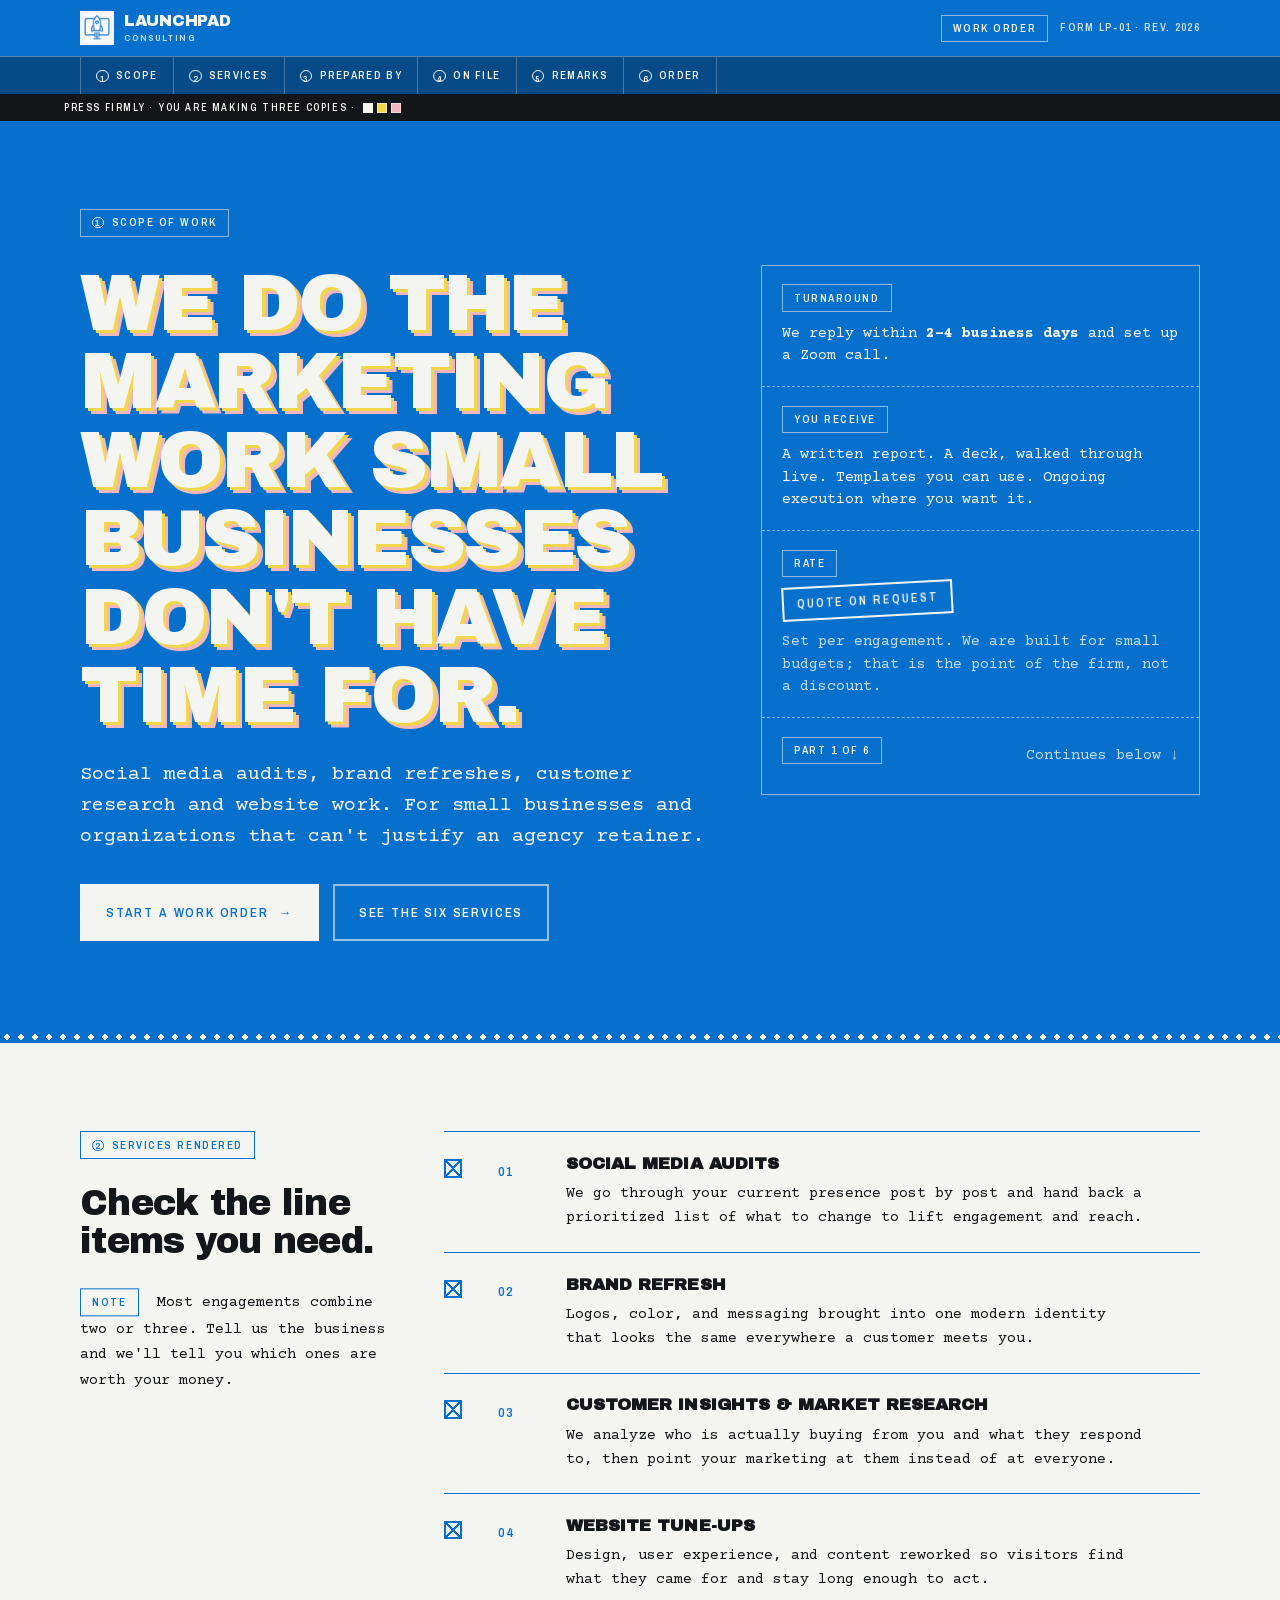
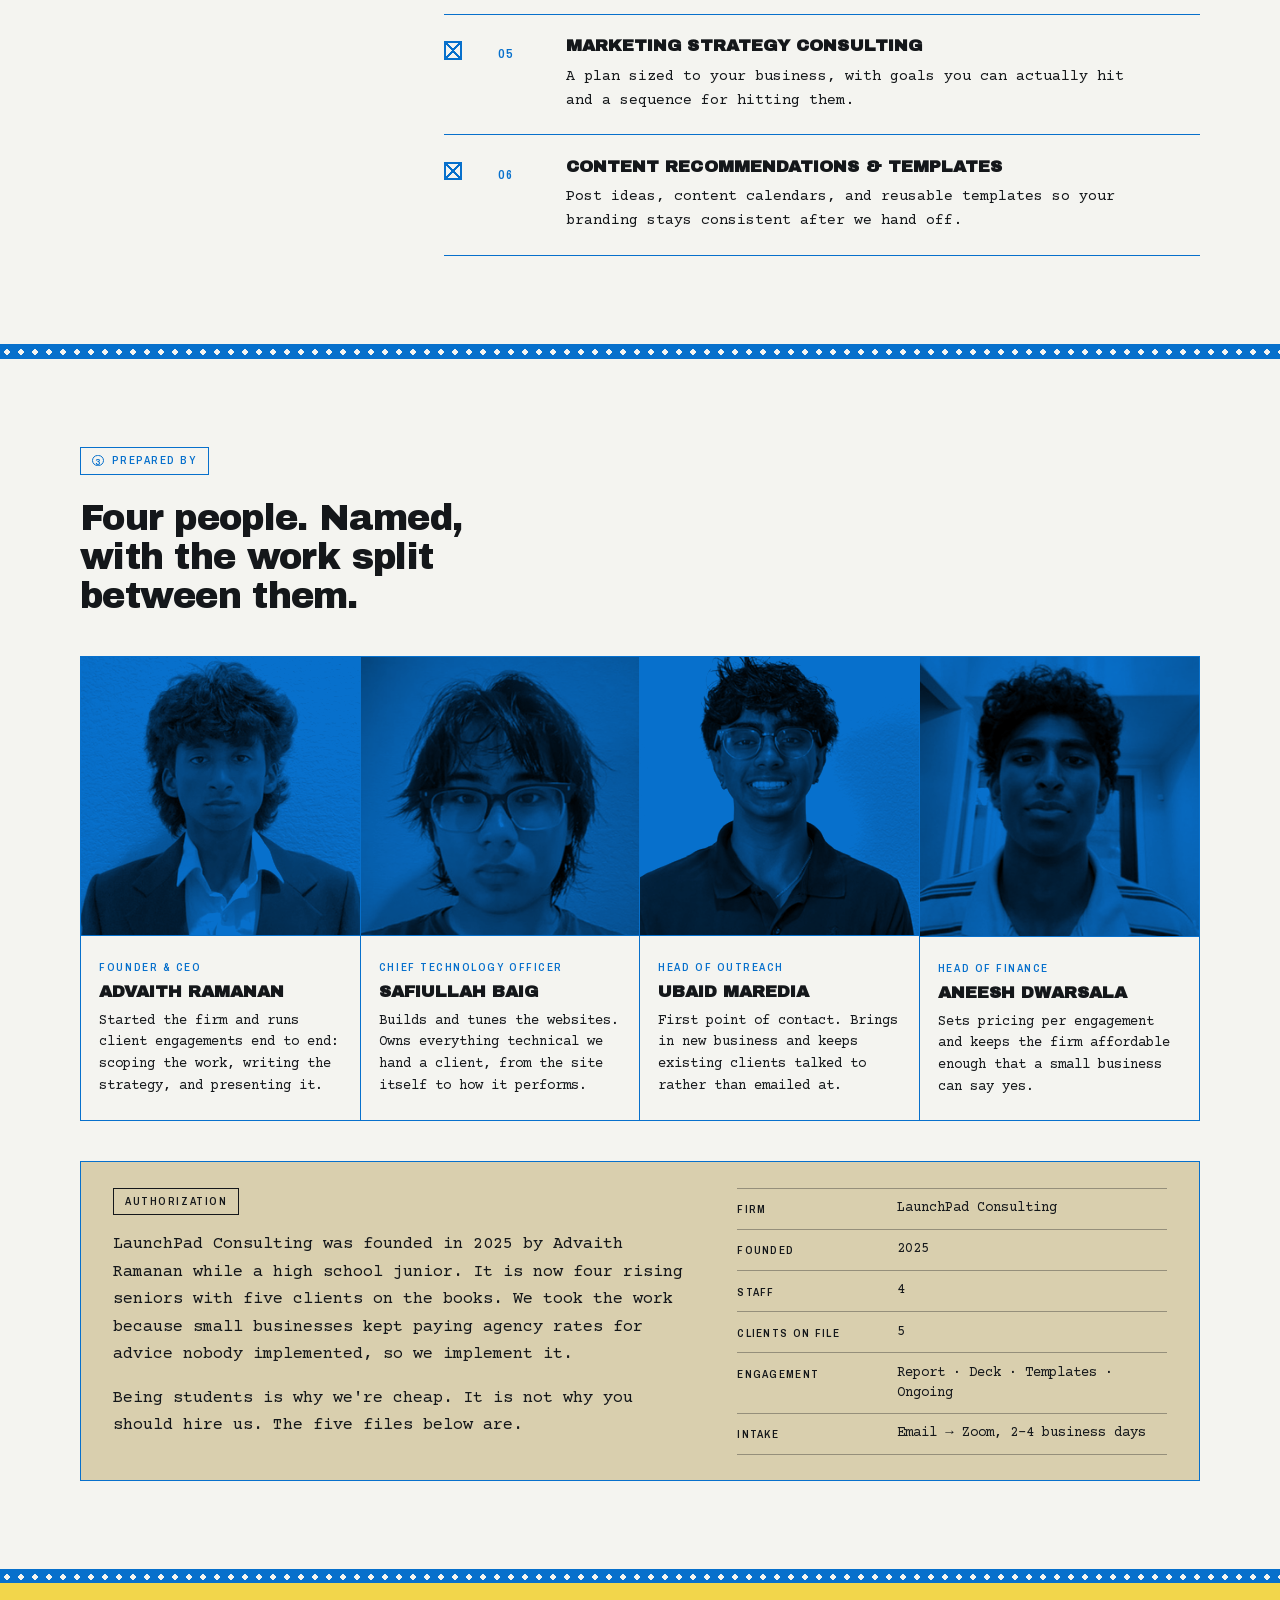
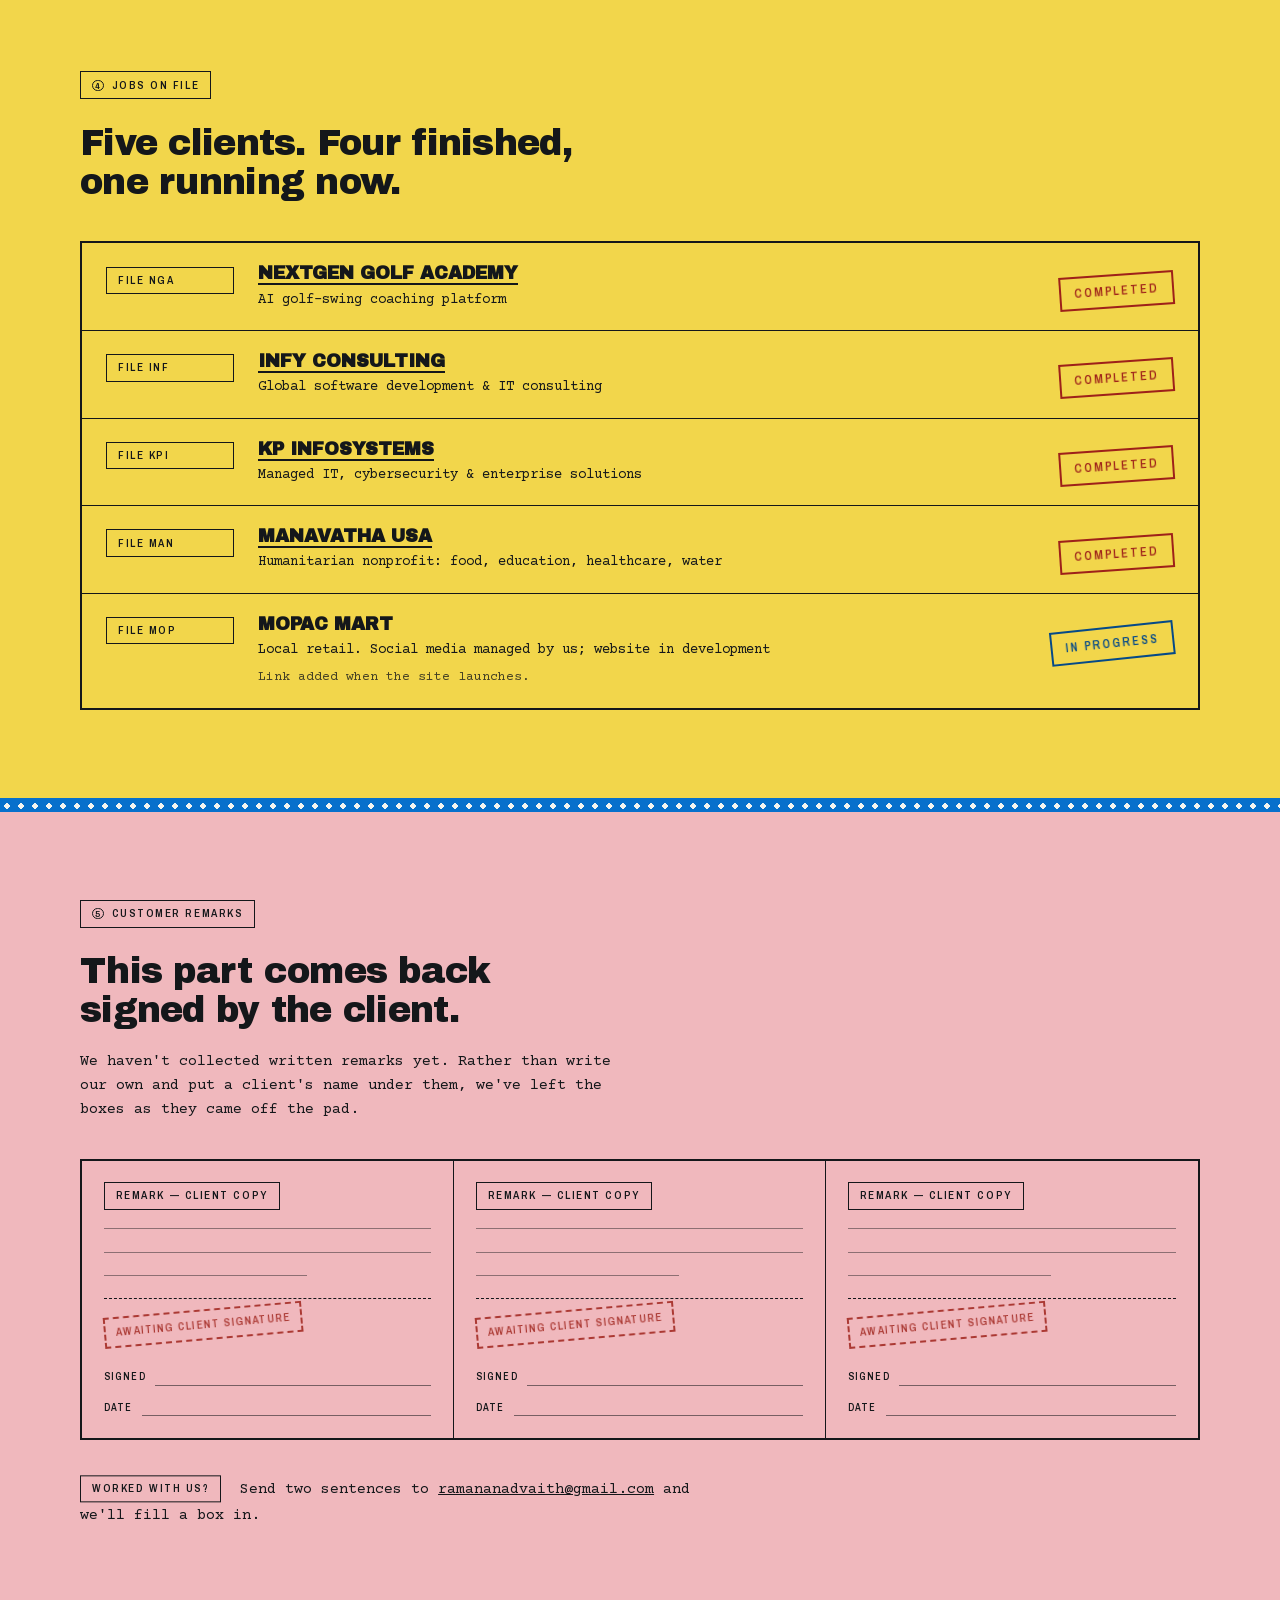
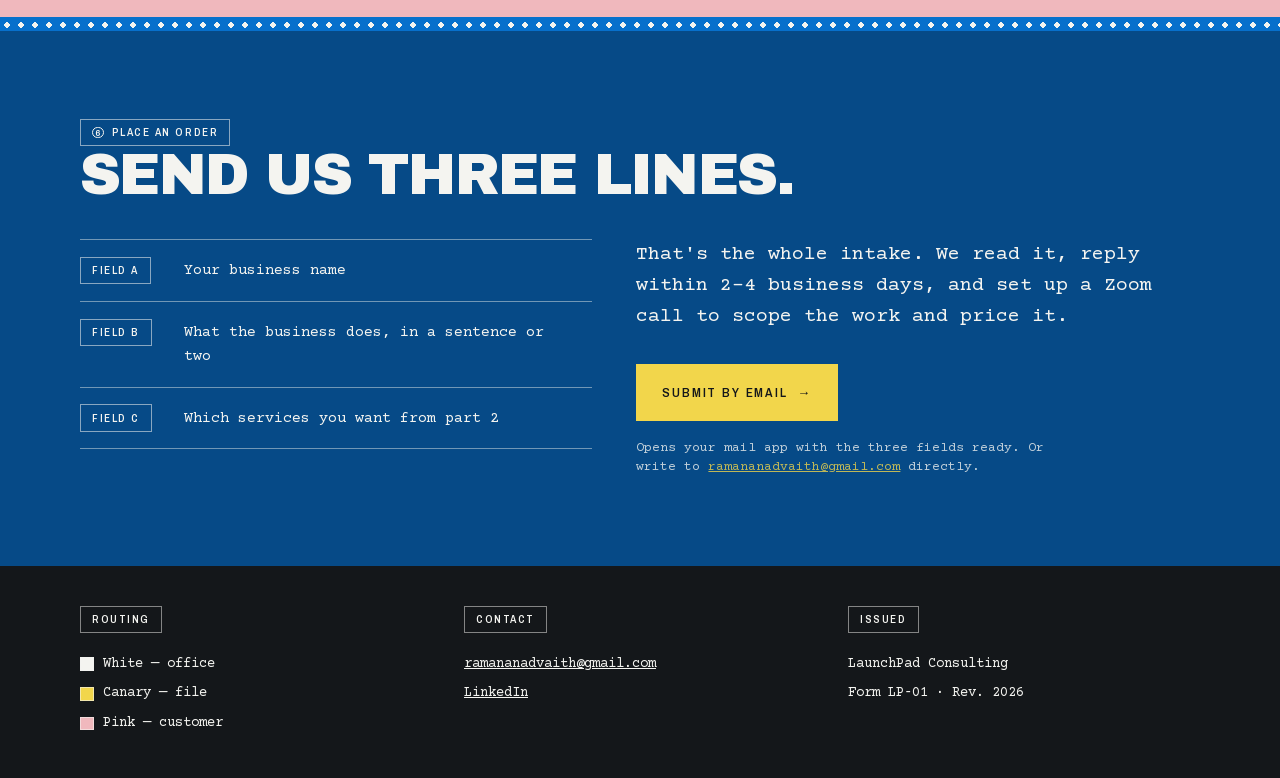
==== index.html @ e05e14bd "Initial commit: Launchpad Consulting site" ====
<!DOCTYPE html>
<!--
  DIRECTION CONTRACT — LaunchPad Consulting

  THESIS: The page is one multi-part carbonless work order, the paper artifact every
  service business already knows. It refuses the agency landing page: no gradient hero,
  no icon cards, no testimonial carousel.

  OWN-WORLD: Flat process inks on tinted carbonless stock. Press blue #0770cc as full
  field regions, canary and carbon-pink copies owning whole sections, black data ink,
  red stamp. Ruled boxes with notched label plates, perforated tear lines, circled field
  numbers. Archivo Black and Archivo Narrow are printed; Courier Prime is typed in.

  STORY: A skeptical owner sees a document from an operating business — six services as
  line items, four named people in the authorization block, five real clients filed with
  honest status, remarks awaiting signature — and emails a filled work order.

  FIRST VIEWPORT: Blue header bar with wordmark and form number; below it a full-bleed
  blue SCOPE OF WORK field, display line knocked out at 5rem, typed subhead, and the
  primary action set as a stamped order button at lower left.

  FORM: Multi-part work order; candidate 4 of the grounded list; native document staging
  chosen over the dealt tide-locked plan; seed key 99af8a90.
-->
<html lang="en">
<head>
<meta charset="utf-8">
<meta name="viewport" content="width=device-width, initial-scale=1">
<title>LaunchPad Consulting — Marketing, branding and web work for small businesses</title>
<meta name="description" content="LaunchPad Consulting runs social media audits, brand refreshes, customer research and website work for small businesses and organizations. Four-person firm, five clients, low-cost engagements.">
<link rel="icon" href="assets/logo.png">
<link rel="stylesheet" href="styles.css">
</head>
<body>

<a class="skip" href="#scope">Skip to content</a>

<!-- ============ FORM HEADER ============ -->
<header class="masthead">
  <div class="masthead__bar">
    <a class="masthead__mark" href="#top">
      <img src="assets/mark.png" alt="" width="40" height="40" aria-hidden="true">
      <span class="masthead__name">LaunchPad<span> Consulting</span></span>
    </a>
    <p class="masthead__meta">
      <span class="plate plate--onblue">Work Order</span>
      <span class="masthead__form">Form LP&#8209;01 · Rev. 2026</span>
    </p>
  </div>
  <nav class="masthead__nav" aria-label="Sections of this work order">
    <ul>
      <li><a href="#scope"><i aria-hidden="true">1</i> Scope</a></li>
      <li><a href="#services"><i aria-hidden="true">2</i> Services</a></li>
      <li><a href="#team"><i aria-hidden="true">3</i> Prepared&nbsp;by</a></li>
      <li><a href="#clients"><i aria-hidden="true">4</i> On&nbsp;file</a></li>
      <li><a href="#remarks"><i aria-hidden="true">5</i> Remarks</a></li>
      <li><a href="#contact"><i aria-hidden="true">6</i> Order</a></li>
    </ul>
  </nav>
  <p class="instruct">
    <span>Press firmly<span aria-hidden="true"> · </span></span>
    <span>you are making three copies<span aria-hidden="true"> · </span></span>
    <span class="instruct__legend" aria-hidden="true">
      <b class="chip chip--bond"></b><b class="chip chip--canary"></b><b class="chip chip--pink"></b>
    </span>
  </p>
</header>

<main id="top">

<!-- ============ 1 · SCOPE OF WORK ============ -->
<section class="part part--blue" id="scope" aria-labelledby="scope-h">
  <div class="wrap">
    <p class="plate plate--onblue"><i aria-hidden="true">1</i> Scope of work</p>

    <div class="scope">
      <div class="scope__main">
        <h1 id="scope-h" class="display display--carbon">
          We do the marketing<br>work small businesses<br>don't have time for.
        </h1>
        <p class="lede">
          Social media audits, brand refreshes, customer research and website work.
          For small businesses and organizations that can't justify an agency retainer.
        </p>
        <p class="actions">
          <a class="btn btn--stamp" href="mailto:ramananadvaith@gmail.com?subject=Work%20Order%20Request&amp;body=Business%20name%3A%20%0D%0ABusiness%20details%3A%20%0D%0AServices%20needed%3A%20%0D%0A">
            Start a work order <span aria-hidden="true">→</span>
          </a>
          <a class="btn btn--ghost" href="#services">See the six services</a>
        </p>
      </div>

      <aside class="ticket" aria-label="Order terms">
        <div class="ticket__row">
          <span class="plate plate--onblue">Turnaround</span>
          <p>We reply within <strong>2–4 business days</strong> and set up a Zoom call.</p>
        </div>
        <div class="ticket__row">
          <span class="plate plate--onblue">You receive</span>
          <p>A written report. A deck, walked through live. Templates you can use.
             Ongoing execution where you want it.</p>
        </div>
        <div class="ticket__row">
          <span class="plate plate--onblue">Rate</span>
          <p><span class="stamp stamp--light" data-stamp>Quote on request</span></p>
          <p class="fineprint">Set per engagement. We are built for small budgets;
             that is the point of the firm, not a discount.</p>
        </div>
        <div class="ticket__row ticket__row--foot">
          <span class="plate plate--onblue">Part 1 of 6</span>
          <p class="fineprint">Continues below <span aria-hidden="true">↓</span></p>
        </div>
      </aside>
    </div>
  </div>
</section>

<div class="perf" role="presentation"></div>

<!-- ============ 2 · SERVICES ============ -->
<section class="part part--bond" id="services" aria-labelledby="services-h">
  <div class="wrap">
    <div class="split">
    <div class="split__caption">
    <p class="plate"><i aria-hidden="true">2</i> Services rendered</p>
    <h2 id="services-h" class="heading">Check the line items you need.</h2>
    <p class="note">
      <span class="plate">Note</span>
      Most engagements combine two or three. Tell us the business and we'll tell you
      which ones are worth your money.
    </p>
    </div>

    <ol class="lines">
      <li class="line">
        <span class="line__box" aria-hidden="true"></span>
        <span class="line__no" aria-hidden="true">01</span>
        <div class="line__body">
          <h3>Social media audits</h3>
          <p>We go through your current presence post by post and hand back a
             prioritized list of what to change to lift engagement and reach.</p>
        </div>
      </li>
      <li class="line">
        <span class="line__box" aria-hidden="true"></span>
        <span class="line__no" aria-hidden="true">02</span>
        <div class="line__body">
          <h3>Brand refresh</h3>
          <p>Logos, color, and messaging brought into one modern identity that
             looks the same everywhere a customer meets you.</p>
        </div>
      </li>
      <li class="line">
        <span class="line__box" aria-hidden="true"></span>
        <span class="line__no" aria-hidden="true">03</span>
        <div class="line__body">
          <h3>Customer insights &amp; market research</h3>
          <p>We analyze who is actually buying from you and what they respond to,
             then point your marketing at them instead of at everyone.</p>
        </div>
      </li>
      <li class="line">
        <span class="line__box" aria-hidden="true"></span>
        <span class="line__no" aria-hidden="true">04</span>
        <div class="line__body">
          <h3>Website tune-ups</h3>
          <p>Design, user experience, and content reworked so visitors find what
             they came for and stay long enough to act.</p>
        </div>
      </li>
      <li class="line">
        <span class="line__box" aria-hidden="true"></span>
        <span class="line__no" aria-hidden="true">05</span>
        <div class="line__body">
          <h3>Marketing strategy consulting</h3>
          <p>A plan sized to your business, with goals you can actually hit and a
             sequence for hitting them.</p>
        </div>
      </li>
      <li class="line">
        <span class="line__box" aria-hidden="true"></span>
        <span class="line__no" aria-hidden="true">06</span>
        <div class="line__body">
          <h3>Content recommendations &amp; templates</h3>
          <p>Post ideas, content calendars, and reusable templates so your branding
             stays consistent after we hand off.</p>
        </div>
      </li>
    </ol>
    </div>
  </div>
</section>

<div class="perf" role="presentation"></div>

<!-- ============ 3 · PREPARED BY ============ -->
<section class="part part--bond part--rule" id="team" aria-labelledby="team-h">
  <div class="wrap">
    <p class="plate"><i aria-hidden="true">3</i> Prepared by</p>
    <h2 id="team-h" class="heading">Four people. Named, with the work split between them.</h2>

    <ul class="crew">
      <li class="crew__member">
        <div class="portrait">
          <img src="assets/team/advaith_ramanan.jpg" alt="Advaith Ramanan" width="640" height="640" loading="lazy">
        </div>
        <div class="crew__plate">
          <span class="plate">Founder &amp; CEO</span>
          <h3>Advaith Ramanan</h3>
          <p>Started the firm and runs client engagements end to end: scoping the work,
             writing the strategy, and presenting it.</p>
        </div>
      </li>
      <li class="crew__member">
        <div class="portrait">
          <img src="assets/team/safiullah_baig.jpg" alt="Safiullah Baig" width="640" height="640" loading="lazy">
        </div>
        <div class="crew__plate">
          <span class="plate">Chief Technology Officer</span>
          <h3>Safiullah Baig</h3>
          <p>Builds and tunes the websites. Owns everything technical we hand a
             client, from the site itself to how it performs.</p>
        </div>
      </li>
      <li class="crew__member">
        <div class="portrait">
          <img src="assets/team/ubaid_maredia.jpg" alt="Ubaid Maredia" width="640" height="640" loading="lazy">
        </div>
        <div class="crew__plate">
          <span class="plate">Head of Outreach</span>
          <h3>Ubaid Maredia</h3>
          <p>First point of contact. Brings in new business and keeps existing
             clients talked to rather than emailed at.</p>
        </div>
      </li>
      <li class="crew__member">
        <div class="portrait">
          <img src="assets/team/aneesh_dwarsala.jpg" alt="Aneesh Dwarsala" width="640" height="640" loading="lazy">
        </div>
        <div class="crew__plate">
          <span class="plate">Head of Finance</span>
          <h3>Aneesh Dwarsala</h3>
          <p>Sets pricing per engagement and keeps the firm affordable enough that a
             small business can say yes.</p>
        </div>
      </li>
    </ul>

    <div class="about">
      <div class="about__text">
        <span class="plate">Authorization</span>
        <p>
          LaunchPad Consulting was founded in 2025 by Advaith Ramanan while a high school
          junior. It is now four rising seniors with five clients on the books. We took the
          work because small businesses kept paying agency rates for advice nobody
          implemented, so we implement it.
        </p>
        <p>
          Being students is why we're cheap. It is not why you should hire us. The five
          files below are.
        </p>
      </div>
      <dl class="spec">
        <div><dt>Firm</dt><dd>LaunchPad Consulting</dd></div>
        <div><dt>Founded</dt><dd>2025</dd></div>
        <div><dt>Staff</dt><dd>4</dd></div>
        <div><dt>Clients on file</dt><dd>5</dd></div>
        <div><dt>Engagement</dt><dd>Report · Deck · Templates · Ongoing</dd></div>
        <div><dt>Intake</dt><dd>Email → Zoom, 2–4 business days</dd></div>
      </dl>
    </div>
  </div>
</section>

<div class="perf" role="presentation"></div>

<!-- ============ 4 · JOBS ON FILE ============ -->
<section class="part part--canary" id="clients" aria-labelledby="clients-h">
  <div class="wrap">
    <p class="plate"><i aria-hidden="true">4</i> Jobs on file</p>
    <h2 id="clients-h" class="heading">Five clients. Four finished, one running now.</h2>

    <ul class="files">
      <li class="file">
        <span class="plate">File NGA</span>
        <h3><a href="https://nextgengolf-academy.com/" rel="noopener">NextGen Golf Academy</a></h3>
        <p class="file__sector">AI golf-swing coaching platform</p>
        <p class="file__status"><span class="stamp" data-stamp>Completed</span></p>
      </li>
      <li class="file">
        <span class="plate">File INF</span>
        <h3><a href="https://infyconsulting.com/" rel="noopener">Infy Consulting</a></h3>
        <p class="file__sector">Global software development &amp; IT consulting</p>
        <p class="file__status"><span class="stamp" data-stamp>Completed</span></p>
      </li>
      <li class="file">
        <span class="plate">File KPI</span>
        <h3><a href="https://kpinfosystems.com/" rel="noopener">KP Infosystems</a></h3>
        <p class="file__sector">Managed IT, cybersecurity &amp; enterprise solutions</p>
        <p class="file__status"><span class="stamp" data-stamp>Completed</span></p>
      </li>
      <li class="file">
        <span class="plate">File MAN</span>
        <h3><a href="https://manavathausa.com/" rel="noopener">Manavatha USA</a></h3>
        <p class="file__sector">Humanitarian nonprofit: food, education, healthcare, water</p>
        <p class="file__status"><span class="stamp" data-stamp>Completed</span></p>
      </li>
      <li class="file file--open">
        <span class="plate">File MOP</span>
        <h3>Mopac Mart</h3>
        <p class="file__sector">Local retail. Social media managed by us; website in development</p>
        <p class="file__status"><span class="stamp stamp--blue" data-stamp>In progress</span></p>
        <p class="fineprint">Link added when the site launches.</p>
      </li>
    </ul>
  </div>
</section>

<div class="perf" role="presentation"></div>

<!-- ============ 5 · CUSTOMER REMARKS ============ -->
<section class="part part--pink" id="remarks" aria-labelledby="remarks-h">
  <div class="wrap">
    <p class="plate"><i aria-hidden="true">5</i> Customer remarks</p>
    <h2 id="remarks-h" class="heading">This part comes back signed by the client.</h2>
    <p class="remarks__intro">
      We haven't collected written remarks yet. Rather than write our own and put a
      client's name under them, we've left the boxes as they came off the pad.
    </p>

    <ul class="remarks">
      <li class="remark">
        <span class="plate">Remark — client copy</span>
        <div class="remark__field" aria-hidden="true">
          <span></span><span></span><span></span>
        </div>
        <div class="remark__sig">
          <span class="stamp stamp--outline" data-stamp>Awaiting client signature</span>
          <dl class="sigline">
            <div><dt>Signed</dt><dd aria-hidden="true"></dd></div>
            <div><dt>Date</dt><dd aria-hidden="true"></dd></div>
          </dl>
        </div>
      </li>
      <li class="remark">
        <span class="plate">Remark — client copy</span>
        <div class="remark__field" aria-hidden="true">
          <span></span><span></span><span></span>
        </div>
        <div class="remark__sig">
          <span class="stamp stamp--outline" data-stamp>Awaiting client signature</span>
          <dl class="sigline">
            <div><dt>Signed</dt><dd aria-hidden="true"></dd></div>
            <div><dt>Date</dt><dd aria-hidden="true"></dd></div>
          </dl>
        </div>
      </li>
      <li class="remark">
        <span class="plate">Remark — client copy</span>
        <div class="remark__field" aria-hidden="true">
          <span></span><span></span><span></span>
        </div>
        <div class="remark__sig">
          <span class="stamp stamp--outline" data-stamp>Awaiting client signature</span>
          <dl class="sigline">
            <div><dt>Signed</dt><dd aria-hidden="true"></dd></div>
            <div><dt>Date</dt><dd aria-hidden="true"></dd></div>
          </dl>
        </div>
      </li>
    </ul>

    <p class="note">
      <span class="plate">Worked with us?</span>
      Send two sentences to <a href="mailto:ramananadvaith@gmail.com?subject=Client%20remark">ramananadvaith@gmail.com</a>
      and we'll fill a box in.
    </p>
  </div>
</section>

<div class="perf" role="presentation"></div>

<!-- ============ 6 · PLACE AN ORDER ============ -->
<section class="part part--deep" id="contact" aria-labelledby="contact-h">
  <div class="wrap">
    <p class="plate plate--onblue"><i aria-hidden="true">6</i> Place an order</p>
    <h2 id="contact-h" class="display display--sm">Send us three lines.</h2>

    <div class="order">
      <ol class="order__fields">
        <li><span class="plate plate--onblue">Field A</span> Your business name</li>
        <li><span class="plate plate--onblue">Field B</span> What the business does, in a sentence or two</li>
        <li><span class="plate plate--onblue">Field C</span> Which services you want from part 2</li>
      </ol>

      <div class="order__action">
        <p class="lede">
          That's the whole intake. We read it, reply within 2–4 business days, and
          set up a Zoom call to scope the work and price it.
        </p>
        <p class="actions">
          <a class="btn btn--stamp btn--light" href="mailto:ramananadvaith@gmail.com?subject=Work%20Order%20Request&amp;body=Business%20name%3A%20%0D%0ABusiness%20details%3A%20%0D%0AServices%20needed%3A%20%0D%0A">
            Submit by email <span aria-hidden="true">→</span>
          </a>
        </p>
        <p class="fineprint">
          Opens your mail app with the three fields ready. Or write to
          <a href="mailto:ramananadvaith@gmail.com">ramananadvaith@gmail.com</a> directly.
        </p>
      </div>
    </div>
  </div>
</section>

</main>

<!-- ============ ROUTING FOOTER ============ -->
<footer class="foot">
  <div class="wrap foot__grid">
    <div>
      <span class="plate">Routing</span>
      <ul class="routing">
        <li><b class="chip chip--bond" aria-hidden="true"></b> White — office</li>
        <li><b class="chip chip--canary" aria-hidden="true"></b> Canary — file</li>
        <li><b class="chip chip--pink" aria-hidden="true"></b> Pink — customer</li>
      </ul>
    </div>
    <div>
      <span class="plate">Contact</span>
      <ul class="routing">
        <li><a href="mailto:ramananadvaith@gmail.com">ramananadvaith@gmail.com</a></li>
        <li><a href="https://www.linkedin.com/company/launchpad-consulting-network/" rel="noopener">LinkedIn</a></li>
      </ul>
    </div>
    <div>
      <span class="plate">Issued</span>
      <ul class="routing">
        <li>LaunchPad Consulting</li>
        <li>Form LP&#8209;01 · Rev. 2026</li>
      </ul>
    </div>
  </div>
</footer>

<script>
(function () {
  if (window.matchMedia('(prefers-reduced-motion: reduce)').matches) return;
  var stamps = document.querySelectorAll('[data-stamp]');
  if (!('IntersectionObserver' in window)) return;
  stamps.forEach(function (el) { el.classList.add('stamp--pending'); });
  var io = new IntersectionObserver(function (entries) {
    entries.forEach(function (e) {
      if (!e.isIntersecting) return;
      e.target.classList.add('stamp--struck');
      io.unobserve(e.target);
    });
  }, { threshold: 0.9 });
  stamps.forEach(function (el) { io.observe(el); });
})();
</script>

</body>
</html>
---- styles.css ----
/* ==========================================================================
   LaunchPad Consulting — the work order
   Flat process inks on carbonless stock. No radius, no shadow, no gradient
   except the perforation repeat. See DESIGN.md.
   ========================================================================== */

@font-face{font-family:"Archivo Black";src:url("assets/fonts/archivo-black.woff2") format("woff2");font-weight:400;font-style:normal;font-display:swap}
@font-face{font-family:"Archivo Narrow";src:url("assets/fonts/archivo-narrow-600.woff2") format("woff2");font-weight:600;font-style:normal;font-display:swap}
@font-face{font-family:"Courier Prime";src:url("assets/fonts/courier-prime-400.woff2") format("woff2");font-weight:400;font-style:normal;font-display:swap}
@font-face{font-family:"Courier Prime";src:url("assets/fonts/courier-prime-700.woff2") format("woff2");font-weight:700;font-style:normal;font-display:swap}

:root{
  /* inks */
  --ink-blue:#0770cc;
  --ink-blue-deep:#064a87;
  --ink-black:#14171a;
  --ink-red:#c8322b;
  /* stamp inks for the tinted stocks — the bright red and press blue drop
     below 4.5:1 on canary and pink, so the darker mixes carry those parts */
  --ink-red-deep:#9e2119;
  --ink-blue-onstock:#064a87;
  /* stocks */
  --stock-bond:#f4f4f0;
  --stock-canary:#f2d64b;
  --stock-pink:#f0b8bd;
  --stock-manila:#d9cfae;

  --rule:1px solid var(--ink-blue);
  --rule-thick:2px solid var(--ink-blue);

  --display:"Archivo Black",Impact,"Haettenschweiler",sans-serif;
  --label:"Archivo Narrow","Arial Narrow",Arial,sans-serif;
  --data:"Courier Prime","Courier New",Courier,monospace;

  --gap:clamp(1.25rem,3.5vw,2.75rem);
  --pad:clamp(1.25rem,5vw,4.5rem);
}

*,*::before,*::after{box-sizing:border-box}
html{-webkit-text-size-adjust:100%}
body{
  margin:0;
  background:var(--stock-bond);
  color:var(--ink-black);
  font-family:var(--data);
  font-size:clamp(1rem,.96rem + .18vw,1.0625rem);
  line-height:1.62;
  overflow-x:hidden;
}
img{max-width:100%;height:auto;display:block}
a{color:inherit}
ul,ol{margin:0;padding:0;list-style:none}
h1,h2,h3,p{margin:0}

/* nothing rounds, nothing floats */
*{border-radius:0}

.wrap{max-width:78rem;margin-inline:auto;padding-inline:var(--pad)}

.skip{
  position:absolute;left:.5rem;top:-4rem;z-index:100;
  background:var(--ink-red);color:#fff;padding:.7rem 1.1rem;
  font-family:var(--label);text-transform:uppercase;letter-spacing:.12em;
  font-size:.8rem;text-decoration:none;transition:top .12s;
}
.skip:focus{top:.5rem}

/* --------------------------------------------------------------- plates */
.plate{
  display:inline-flex;align-items:center;gap:.5rem;
  font-family:var(--label);font-weight:600;
  text-transform:uppercase;letter-spacing:.14em;
  font-size:.6875rem;line-height:1;
  padding:.45rem .7rem;
  border:var(--rule);
  color:var(--ink-blue);
  background:var(--stock-bond);
}
.plate i{
  font-style:normal;display:inline-grid;place-items:center;
  width:1.15em;height:1.15em;border:1px solid currentColor;border-radius:50%;
  font-size:.9em;padding-top:.05em;
}
.plate--onblue{color:var(--stock-bond);border-color:rgba(244,244,240,.55);background:transparent}

/* --------------------------------------------------------------- type */
.display{
  font-family:var(--display);font-weight:400;
  font-size:clamp(2.1rem,1rem + 5.4vw,5rem);
  line-height:.98;letter-spacing:-.03em;
  text-transform:uppercase;
  text-wrap:balance;
}
.display--sm{font-size:clamp(1.9rem,1rem + 4vw,3.6rem)}
/* carbon misregistration: the second and third copies printed a hair off the
   first. Flat hard offsets, no blur — this is a press artefact, not elevation. */
.display--carbon{
  text-shadow:
     3px 3px 0 var(--stock-canary),
     6px 6px 0 var(--stock-pink);
}
/* the offsets scale down with the type, or they crowd the letterforms */
@media (max-width:560px){.display--carbon{text-shadow:1.5px 1.5px 0 var(--stock-canary),3px 3px 0 var(--stock-pink)}}

.heading{
  font-family:var(--display);font-weight:400;
  font-size:clamp(1.35rem,.95rem + 1.7vw,2.25rem);
  line-height:1.08;letter-spacing:-.02em;
  text-wrap:balance;
  max-width:22ch;
}

.lede{font-size:clamp(1.02rem,.95rem + .45vw,1.25rem);line-height:1.55;max-width:56ch}
.fineprint{font-size:.8125rem;line-height:1.5;opacity:.78;max-width:52ch}

/* --------------------------------------------------------------- parts */
.part{padding-block:clamp(2.75rem,7vw,5.5rem)}
.part--bond{background:var(--stock-bond)}
.part--blue{background:var(--ink-blue);color:var(--stock-bond)}
.part--deep{background:var(--ink-blue-deep);color:var(--stock-bond)}
.part--canary{background:var(--stock-canary)}
.part--pink{background:var(--stock-pink)}
.part--rule{border-top:var(--rule)}

.part--canary .plate,
.part--pink .plate{background:transparent;border-color:var(--ink-black);color:var(--ink-black)}

/* the tear line between parts */
.perf{
  height:14px;
  background:
    radial-gradient(circle at 7px 7px, var(--stock-bond) 2.6px, transparent 2.8px) 0 0/14px 14px,
    var(--ink-blue);
  border-block:var(--rule);
}

/* --------------------------------------------------------------- masthead */
.masthead{position:sticky;top:0;z-index:50;background:var(--ink-blue);color:var(--stock-bond)}
.masthead__bar{
  display:flex;flex-wrap:wrap;gap:1rem;align-items:center;justify-content:space-between;
  max-width:78rem;margin-inline:auto;padding:.7rem var(--pad);
}
.masthead__mark{display:flex;align-items:center;gap:.65rem;text-decoration:none}
.masthead__mark img{width:34px;height:34px;background:var(--stock-bond);padding:2px;border:1px solid rgba(244,244,240,.5)}
.masthead__name{
  font-family:var(--display);text-transform:uppercase;
  font-size:1rem;letter-spacing:-.01em;line-height:1;
}
.masthead__name span{font-family:var(--label);font-weight:600;letter-spacing:.16em;font-size:.62rem;display:block;margin-top:.28rem;opacity:.85}
.masthead__meta{display:flex;align-items:center;gap:.75rem;flex-wrap:wrap}
.masthead__form{font-family:var(--label);font-weight:600;text-transform:uppercase;letter-spacing:.12em;font-size:.6875rem;opacity:.85}

.masthead__nav{border-top:1px solid rgba(244,244,240,.35);background:var(--ink-blue-deep)}
.masthead__nav ul{
  display:flex;max-width:78rem;margin-inline:auto;padding-inline:var(--pad);
  overflow-x:auto;scrollbar-width:none;
}
.masthead__nav ul::-webkit-scrollbar{display:none}
.masthead__nav a{
  display:flex;align-items:center;gap:.45rem;white-space:nowrap;
  padding:.6rem .95rem;text-decoration:none;
  font-family:var(--label);font-weight:600;text-transform:uppercase;
  letter-spacing:.12em;font-size:.6875rem;
  border-right:1px solid rgba(244,244,240,.28);
}
.masthead__nav li:first-child a{border-left:1px solid rgba(244,244,240,.28)}
.masthead__nav a i{
  font-style:normal;display:inline-grid;place-items:center;
  width:1.35em;height:1.35em;border:1px solid currentColor;border-radius:50%;font-size:.85em;
}
.masthead__nav a:hover{background:var(--ink-blue)}

/* the instruction line printed across the top of every carbonless pad */
.instruct{
  display:flex;flex-wrap:wrap;align-items:center;gap:.1rem .35rem;
  max-width:78rem;margin-inline:auto;padding:.42rem var(--pad);
  background:var(--ink-black);color:var(--stock-bond);
  font-family:var(--label);font-weight:600;text-transform:uppercase;
  letter-spacing:.16em;font-size:.625rem;line-height:1.3;
}
.instruct__legend{display:inline-flex;gap:.25rem;margin-left:.15rem}
.instruct .chip{width:.62rem;height:.62rem}
.masthead .instruct{max-width:none}
.masthead .instruct > *{max-width:78rem}

/* --------------------------------------------------------------- 1 scope */
.scope{
  display:grid;gap:var(--gap);margin-top:1.75rem;
  grid-template-columns:minmax(0,1.45fr) minmax(0,1fr);
  align-items:start;
}
.scope__main .lede{margin-top:1.5rem}
.actions{display:flex;flex-wrap:wrap;gap:.85rem;margin-top:2rem}

.btn{
  display:inline-flex;align-items:center;gap:.6rem;
  font-family:var(--label);font-weight:600;text-transform:uppercase;
  letter-spacing:.14em;font-size:.8125rem;
  padding:1rem 1.5rem;text-decoration:none;
  border:var(--rule-thick);
  transition:background .12s,color .12s,border-color .12s;
}
.btn--stamp{background:var(--stock-bond);color:var(--ink-blue);border-color:var(--stock-bond)}
.btn--stamp:hover{background:var(--stock-canary);border-color:var(--stock-canary);color:var(--ink-black)}
.btn--light{background:var(--stock-canary);border-color:var(--stock-canary);color:var(--ink-black)}
.btn--light:hover{background:var(--stock-bond);border-color:var(--stock-bond);color:var(--ink-blue-deep)}
.btn--ghost{background:transparent;color:var(--stock-bond);border-color:rgba(244,244,240,.6)}
.btn--ghost:hover{border-color:var(--stock-bond);background:rgba(244,244,240,.12)}

.ticket{border:1px solid rgba(244,244,240,.55)}
.ticket__row{padding:1.15rem 1.25rem;border-bottom:1px dashed rgba(244,244,240,.5)}
.ticket__row:last-child{border-bottom:0}
.ticket__row--foot{display:flex;align-items:center;justify-content:space-between;gap:1rem}
.ticket__row--foot .fineprint{margin:0}
.ticket__row .plate{margin-bottom:.7rem}
.ticket__row p{font-size:.9375rem;line-height:1.5}
.ticket__row p + p{margin-top:.6rem}
.part--blue .fineprint{opacity:.8}

/* --------------------------------------------------------------- 2 services */
.part .plate + .heading{margin-top:1.5rem}

/* printed caption block on the left, line-item table on the right */
.split{
  display:grid;gap:var(--gap);
  grid-template-columns:minmax(0,20rem) minmax(0,1fr);
  align-items:start;
}
.split__caption{position:sticky;top:7.5rem}
.split__caption .heading{max-width:16ch}
.split__caption .note{margin-top:1.75rem}

.lines{border-top:var(--rule)}
.line{
  display:grid;
  grid-template-columns:2.4rem 3.2rem minmax(0,1fr);
  align-items:start;gap:0 1rem;
  padding:1.35rem 0;
  border-bottom:var(--rule);
}
.line__box{
  width:1.15rem;height:1.15rem;border:var(--rule-thick);margin-top:.32rem;
  background:
    linear-gradient(to bottom right,transparent calc(50% - 1px),var(--ink-blue) calc(50% - 1px),var(--ink-blue) calc(50% + 1px),transparent calc(50% + 1px)),
    linear-gradient(to bottom left,transparent calc(50% - 1px),var(--ink-blue) calc(50% - 1px),var(--ink-blue) calc(50% + 1px),transparent calc(50% + 1px));
}
.line__no{
  font-family:var(--label);font-weight:600;color:var(--ink-blue);
  letter-spacing:.1em;font-size:.8125rem;padding-top:.42rem;
}
.line__body h3{
  font-family:var(--display);font-size:1.0625rem;text-transform:uppercase;
  letter-spacing:.005em;line-height:1.2;
}
.line__body p{margin-top:.5rem;max-width:64ch;font-size:.9375rem;line-height:1.6}

.note{margin-top:2.25rem;font-size:.9375rem;max-width:70ch;line-height:1.7}
.note .plate{margin-right:.6rem;transform:translateY(-.06em)}

/* --------------------------------------------------------------- 3 crew */
.crew{
  display:grid;gap:0;margin-top:2.5rem;
  grid-template-columns:repeat(4,minmax(0,1fr));
  border:var(--rule);
}
.crew__member{border-right:var(--rule);display:flex;flex-direction:column}
.crew__member:last-child{border-right:0}

/* one-colour reproduction, as a form photo would be printed: highlights take
   the press blue, shadows drop to black. Applied identically to all four so
   studio portraits and phone selfies read as one set. */
.portrait{background:var(--ink-blue);isolation:isolate;border-bottom:var(--rule)}
.portrait img{
  width:100%;aspect-ratio:1;object-fit:cover;
  filter:grayscale(1) brightness(1.14) contrast(1.08);
  mix-blend-mode:multiply;
}
.crew__plate{padding:1.1rem 1.15rem 1.35rem;flex:1}
.crew__plate .plate{border:0;padding:0;background:transparent;margin-bottom:.55rem}
.crew__plate h3{font-family:var(--display);font-size:1.0625rem;text-transform:uppercase;line-height:1.15}
.crew__plate p{margin-top:.6rem;font-size:.875rem;line-height:1.55}

.about{
  margin-top:2.5rem;border:var(--rule);
  padding:1.6rem clamp(1.1rem,3vw,2rem);
  background:var(--stock-manila);
  display:grid;gap:var(--gap);
  grid-template-columns:minmax(0,1.35fr) minmax(0,1fr);
  align-items:start;
}
.about .plate{border-color:var(--ink-black);color:var(--ink-black);background:transparent;margin-bottom:1rem}
.about p{max-width:60ch}
.about p + p{margin-top:1rem}

/* the form's own spec block — ruled key/value rows */
.spec{margin:0;border-top:1px solid rgba(20,23,26,.35)}
.spec > div{
  display:grid;grid-template-columns:minmax(0,9rem) minmax(0,1fr);gap:1rem;
  padding:.6rem 0;border-bottom:1px solid rgba(20,23,26,.35);
}
.spec dt{
  font-family:var(--label);font-weight:600;text-transform:uppercase;
  letter-spacing:.12em;font-size:.6875rem;padding-top:.28em;
}
.spec dd{margin:0;font-size:.875rem;line-height:1.45}

/* --------------------------------------------------------------- 4 files */
.files{margin-top:2.5rem;border:2px solid var(--ink-black)}
.file{
  display:grid;
  grid-template-columns:8rem minmax(0,1fr) 15rem;
  gap:.35rem 1.5rem;align-items:center;
  padding:1.25rem clamp(1rem,2.5vw,1.5rem);
  border-bottom:1px solid var(--ink-black);
}
.file:last-child{border-bottom:0}
.file .plate{grid-row:span 2;align-self:start;margin-top:.2rem}
.file h3{font-family:var(--display);font-size:1.125rem;text-transform:uppercase;line-height:1.15}
.file h3 a{text-decoration:none;border-bottom:2px solid var(--ink-black)}
.file h3 a:hover{background:var(--ink-black);color:var(--stock-canary);border-color:transparent}
.file__sector{grid-column:2;font-size:.875rem;line-height:1.45}
.file__status{grid-column:3;grid-row:1 / span 2;justify-self:end;text-align:right}
.file--open .fineprint{grid-column:2;font-size:.8125rem;margin-top:.15rem}

/* --------------------------------------------------------------- 5 remarks */
.remarks__intro{margin-top:1.25rem;max-width:62ch;font-size:.9375rem}
.remarks{
  display:grid;gap:0;margin-top:2.25rem;
  grid-template-columns:repeat(3,minmax(0,1fr));
  border:2px solid var(--ink-black);
}
.remark{padding:1.35rem;border-right:1px solid var(--ink-black)}
.remark:last-child{border-right:0}
.remark__field{margin:1.15rem 0 1.4rem;display:grid;gap:1.4rem}
.remark__field span{display:block;height:1px;background:var(--ink-black);opacity:.45}
.remark__field span:last-child{width:62%}
.remark__sig{border-top:1px dashed var(--ink-black);padding-top:1.15rem}
/* signature and date rules — the part the client actually fills in */
.sigline{margin:1.25rem 0 0}
.sigline > div{display:grid;grid-template-columns:auto minmax(0,1fr);gap:.6rem;align-items:end;margin-top:.85rem}
.sigline dt{
  font-family:var(--label);font-weight:600;text-transform:uppercase;
  letter-spacing:.12em;font-size:.625rem;
}
.sigline dd{margin:0;border-bottom:1px solid var(--ink-black);height:1.05rem;opacity:.55}
/* the rotated stamp must stay inside its box at every column width */
.remark__sig .stamp{font-size:.6875rem;letter-spacing:.1em;padding:.5rem .65rem;max-width:100%}
.part--pink .note a{color:var(--ink-black)}

/* --------------------------------------------------------------- 6 order */
.order{
  display:grid;gap:var(--gap);margin-top:2.25rem;
  grid-template-columns:minmax(0,1fr) minmax(0,1.1fr);
  align-items:start;
}
.order__fields{border-top:1px solid rgba(244,244,240,.45)}
.order__fields li{
  display:grid;grid-template-columns:5.5rem minmax(0,1fr);gap:1rem;align-items:baseline;
  padding:1.05rem 1rem 1.05rem 0;border-bottom:1px solid rgba(244,244,240,.45);
  font-size:.9375rem;
}
.order__fields .plate{flex:none;justify-self:start}
.order__action .fineprint{margin-top:1.1rem}
.order__action .fineprint a{color:var(--stock-canary)}

/* --------------------------------------------------------------- stamps */
.stamp{
  display:inline-block;
  font-family:var(--label);font-weight:600;text-transform:uppercase;
  letter-spacing:.16em;font-size:.75rem;line-height:1;
  padding:.55rem .8rem;
  border:2px solid var(--ink-red);color:var(--ink-red);
  transform:rotate(-4deg);
  transform-origin:left center;
}
.stamp--blue{border-color:var(--ink-blue-onstock);color:var(--ink-blue-onstock);transform:rotate(-6deg)}
/* canary and pink need the darker inks to clear 4.5:1 */
.part--canary .stamp,.part--pink .stamp{border-color:var(--ink-red-deep);color:var(--ink-red-deep)}
.part--canary .stamp--blue{border-color:var(--ink-blue-onstock);color:var(--ink-blue-onstock)}
.stamp--light{border-color:var(--stock-bond);color:var(--stock-bond);transform:rotate(-3deg)}
.stamp--outline{border-style:dashed;transform:rotate(-5deg);opacity:.85}
.file__status .stamp{transform-origin:right center}

.stamp--pending{opacity:0}
.stamp--struck{animation:strike 200ms cubic-bezier(.2,.9,.25,1) forwards}
@keyframes strike{
  0%  {opacity:0;transform:rotate(-4deg) scale(1.22)}
  70% {opacity:1;transform:rotate(-4deg) scale(.985)}
  100%{opacity:1;transform:rotate(-4deg) scale(1)}
}
.stamp--blue.stamp--struck{animation-name:strike-blue}
@keyframes strike-blue{
  0%{opacity:0;transform:rotate(-6deg) scale(1.22)}70%{opacity:1;transform:rotate(-6deg) scale(.985)}100%{opacity:1;transform:rotate(-6deg) scale(1)}
}
.stamp--light.stamp--struck{animation-name:strike-light}
@keyframes strike-light{
  0%{opacity:0;transform:rotate(-3deg) scale(1.22)}70%{opacity:1;transform:rotate(-3deg) scale(.985)}100%{opacity:1;transform:rotate(-3deg) scale(1)}
}
.stamp--outline.stamp--struck{animation-name:strike-outline}
@keyframes strike-outline{
  0%{opacity:0;transform:rotate(-5deg) scale(1.22)}70%{opacity:.85;transform:rotate(-5deg) scale(.985)}100%{opacity:.85;transform:rotate(-5deg) scale(1)}
}

/* --------------------------------------------------------------- footer */
.foot{background:var(--ink-black);color:var(--stock-bond);padding-block:2.5rem}
.foot__grid{display:grid;gap:2rem;grid-template-columns:repeat(3,minmax(0,1fr))}
.foot .plate{border-color:rgba(244,244,240,.5);color:var(--stock-bond);background:transparent;margin-bottom:1rem}
.routing li{display:flex;align-items:center;gap:.6rem;font-size:.875rem;padding:.22rem 0}
.routing a{color:var(--stock-bond)}
.chip{width:.85rem;height:.85rem;border:1px solid rgba(244,244,240,.6);flex:none}
.chip--bond{background:var(--stock-bond)}
.chip--canary{background:var(--stock-canary)}
.chip--pink{background:var(--stock-pink)}

/* --------------------------------------------------------------- focus */
a:focus-visible,button:focus-visible{
  outline:2px solid var(--ink-red);outline-offset:2px;
}
.part--blue a:focus-visible,.part--deep a:focus-visible,
.masthead a:focus-visible,.foot a:focus-visible{
  outline-color:var(--stock-canary);
}

/* --------------------------------------------------------------- responsive */
@media (max-width:1080px){
  .split,.about{grid-template-columns:1fr}
  .split__caption{position:static}
  .split__caption .heading{max-width:22ch}
  .crew{grid-template-columns:repeat(2,minmax(0,1fr))}
  .crew__member:nth-child(2n){border-right:0}
  .crew__member:nth-child(-n+2){border-bottom:var(--rule)}
  .remarks{grid-template-columns:1fr}
  .remark{border-right:0;border-bottom:1px solid var(--ink-black)}
  .remark:last-child{border-bottom:0}
}

@media (max-width:860px){
  .scope,.order{grid-template-columns:1fr}
  .file{grid-template-columns:minmax(0,1fr);gap:.5rem}
  .file .plate{grid-row:auto;justify-self:start}
  .file__sector,.file--open .fineprint{grid-column:1}
  .file__status{grid-column:1;grid-row:auto;justify-self:start;text-align:left;margin-top:.35rem}
  .file__status .stamp{transform-origin:left center}
  .foot__grid{grid-template-columns:1fr}
}

@media (max-width:560px){
  .crew{grid-template-columns:1fr}
  .crew__member{border-right:0;border-bottom:var(--rule)}
  .crew__member:last-child{border-bottom:0}
  .line{grid-template-columns:1.9rem minmax(0,1fr);gap:0 .8rem}
  .line__no{display:none}
  .order__fields li{grid-template-columns:1fr;gap:.5rem}
  .masthead__name span{display:none}
  .display{font-size:clamp(1.85rem,7.4vw,2.4rem)}
}

@media (prefers-reduced-motion:reduce){
  *,*::before,*::after{animation-duration:.001ms !important;transition-duration:.001ms !important}
  .stamp--pending{opacity:1}
  .stamp--outline.stamp--pending{opacity:.85}
}
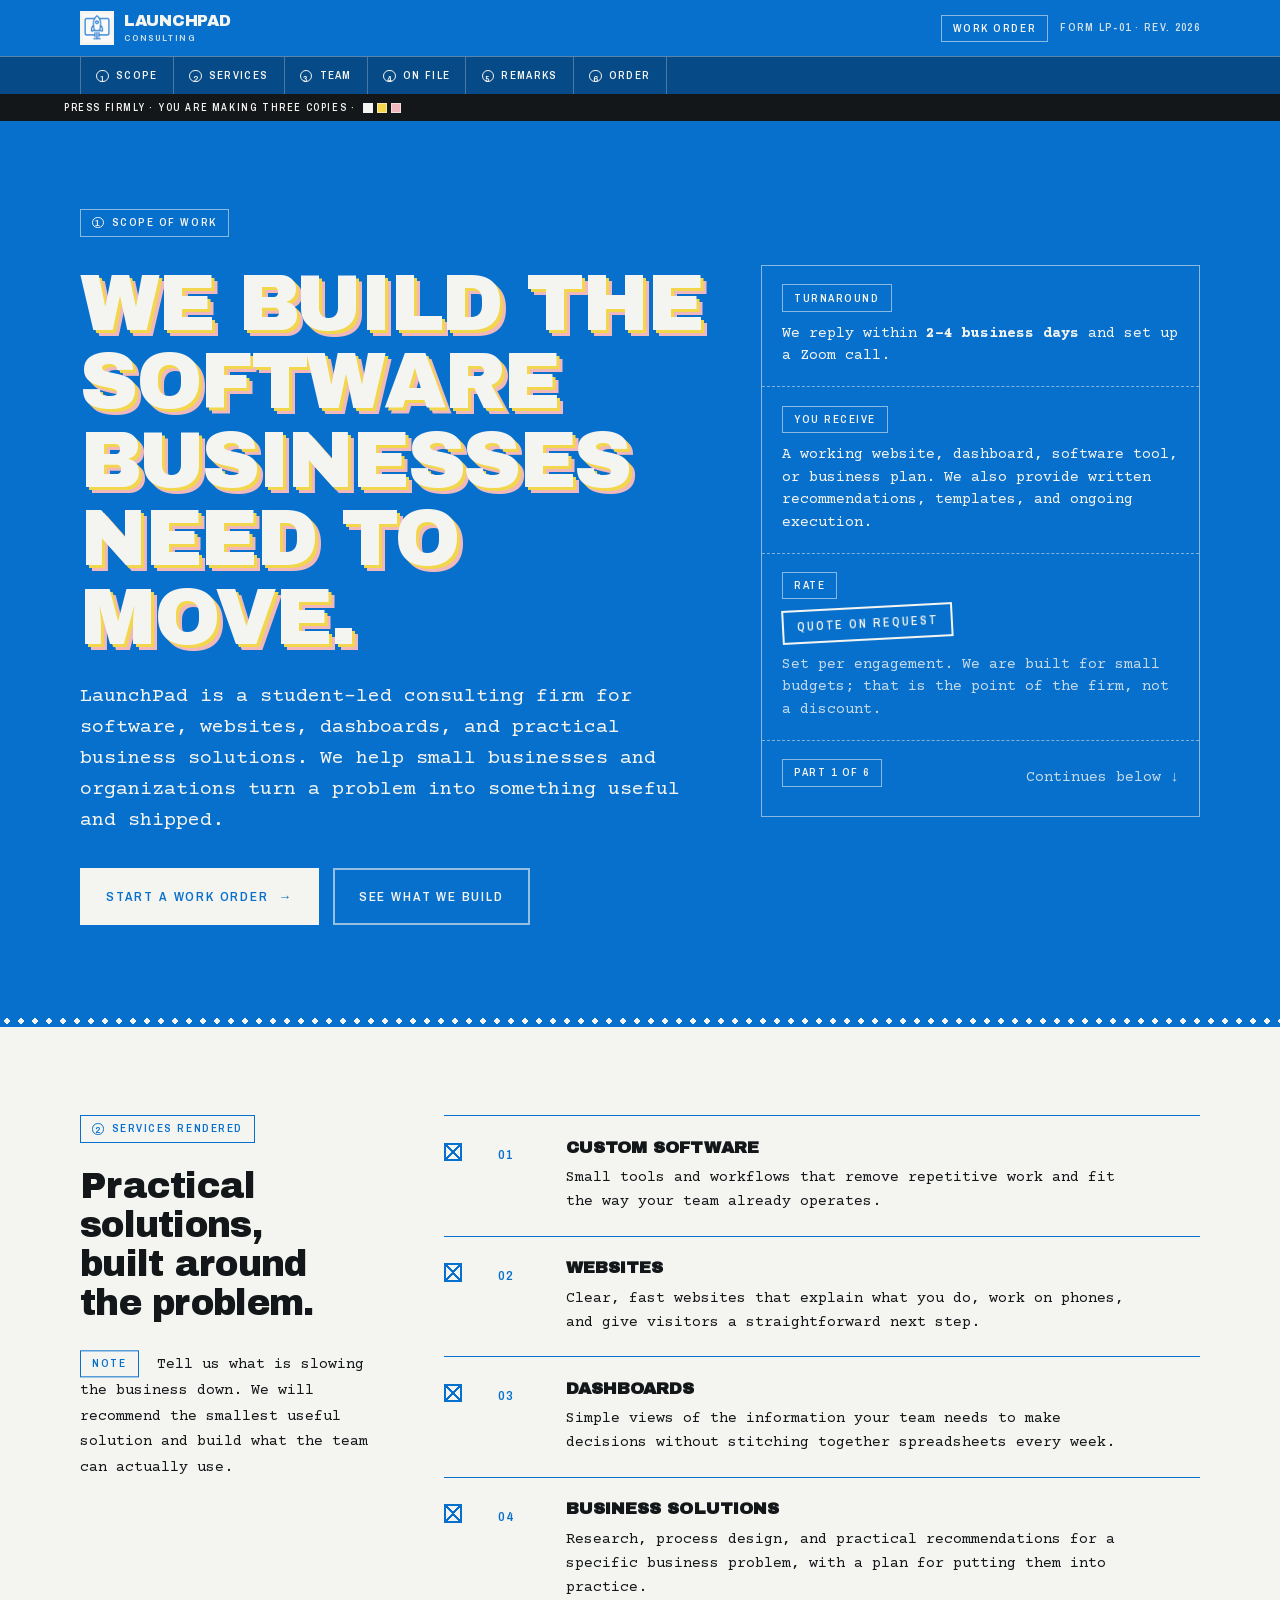
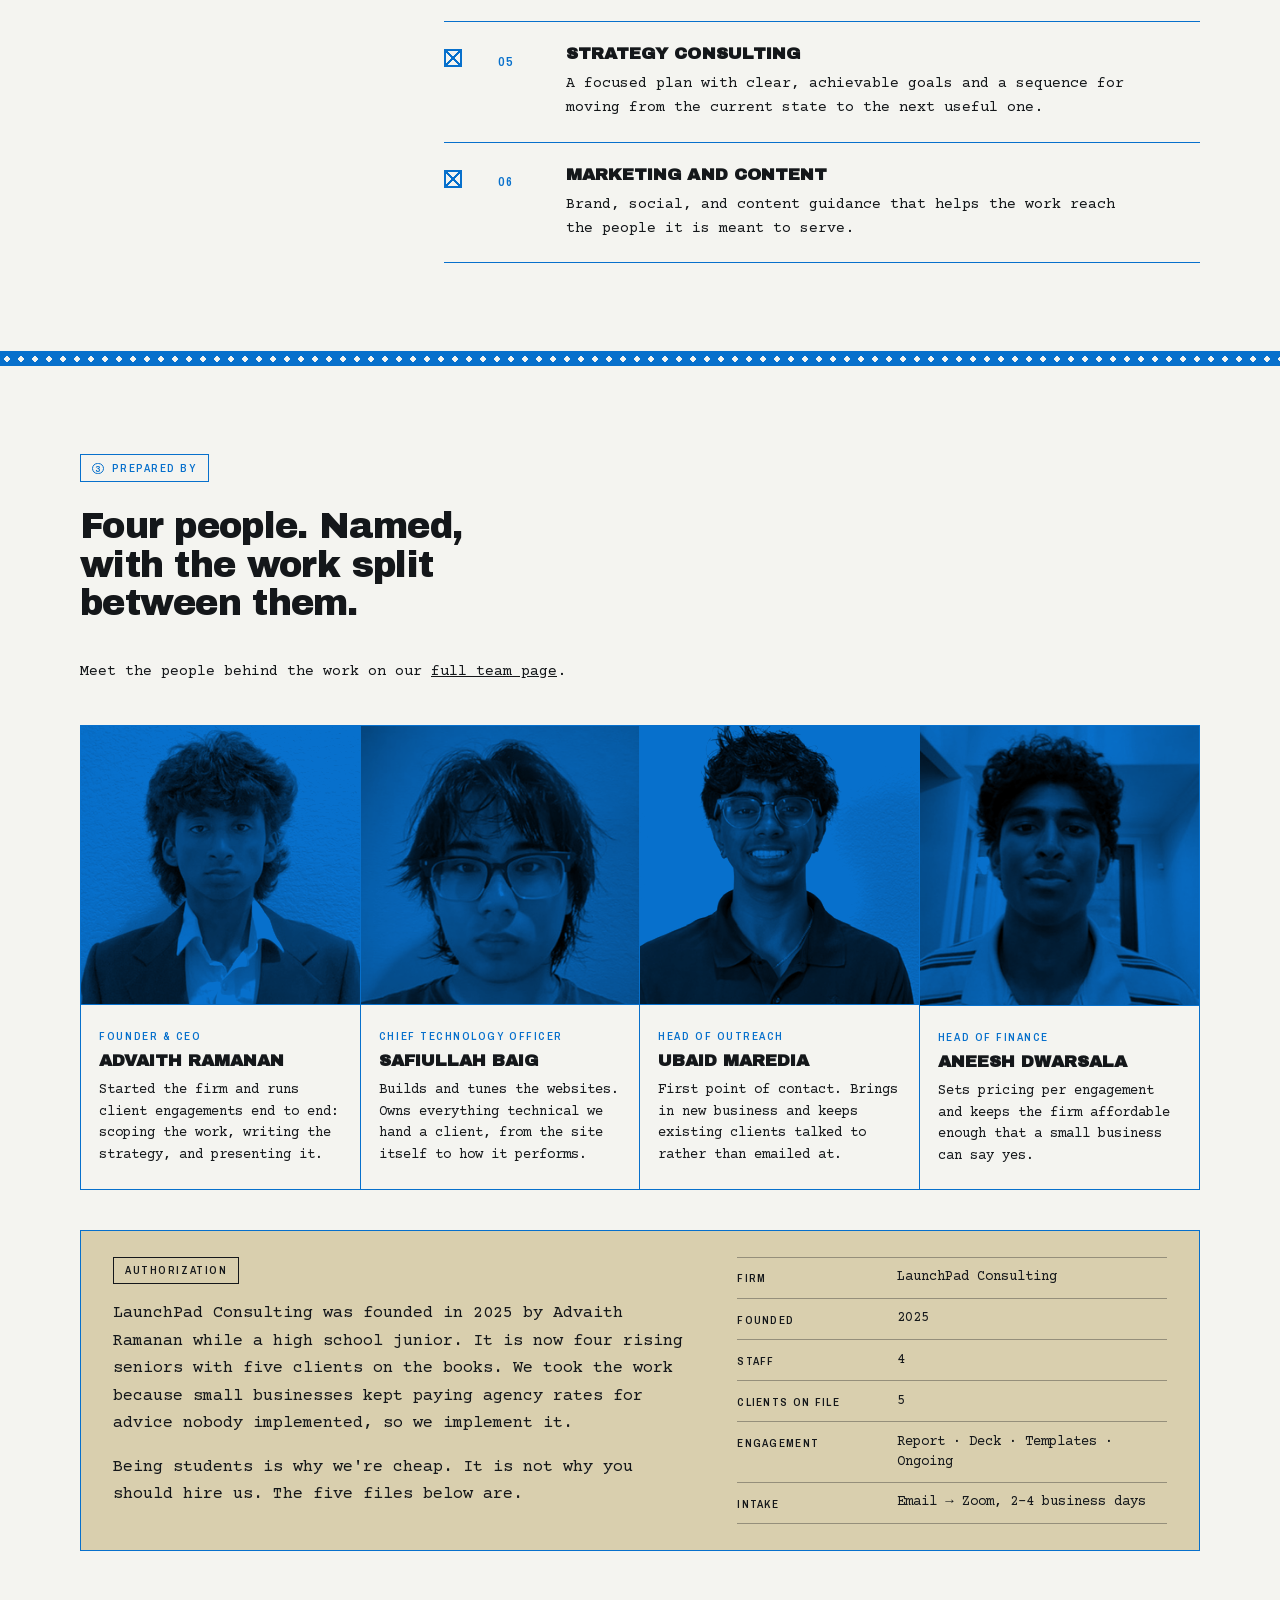
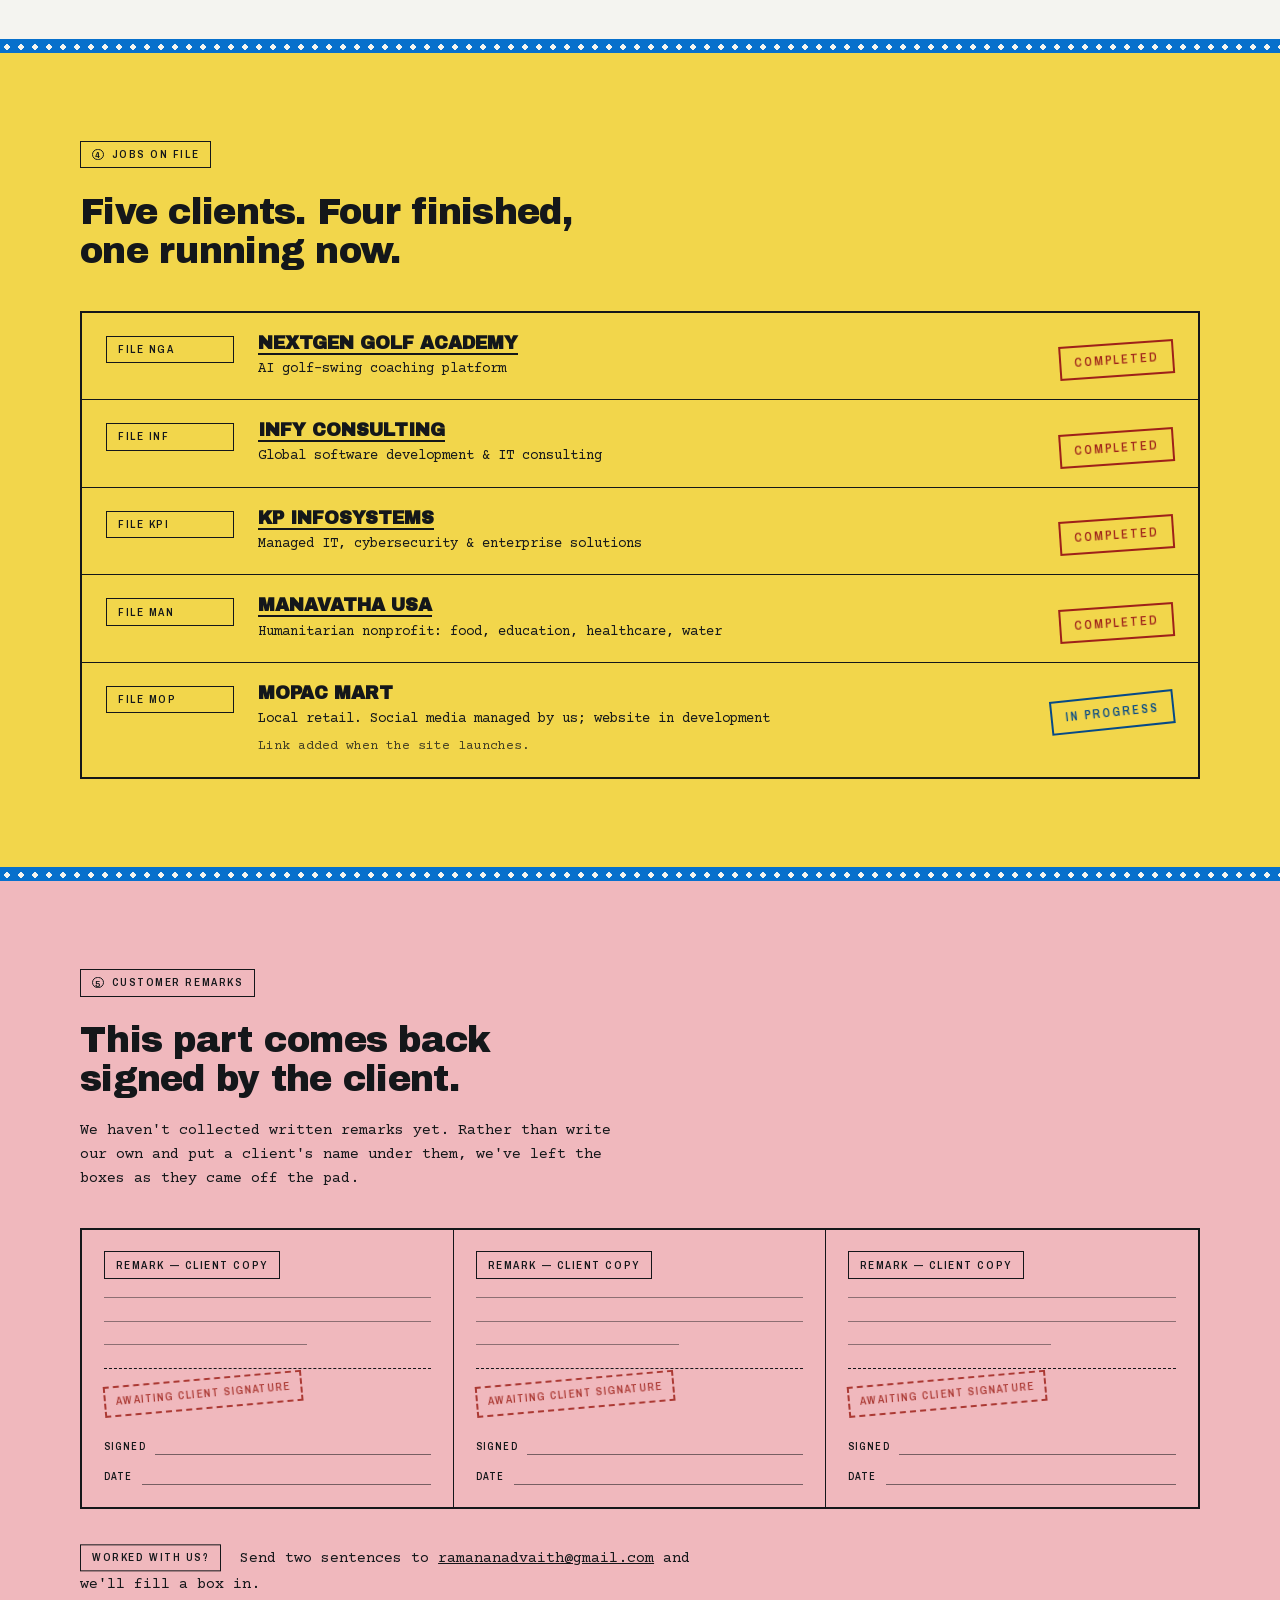
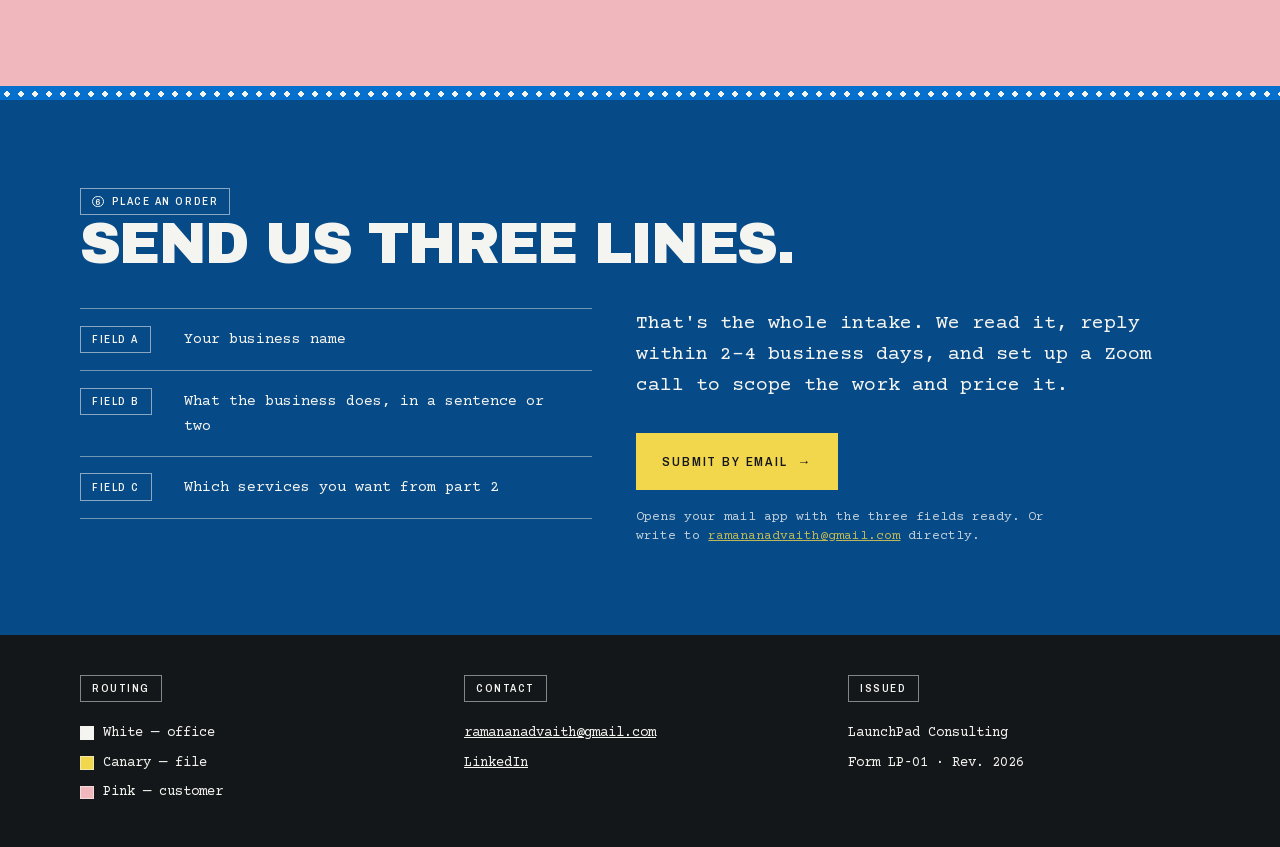
==== commit 58563352: "Expand consulting site SEO and team pages" ====
--- a/index.html
+++ b/index.html
@@ -26,8 +26,46 @@
 <head>
 <meta charset="utf-8">
 <meta name="viewport" content="width=device-width, initial-scale=1">
-<title>LaunchPad Consulting — Marketing, branding and web work for small businesses</title>
-<meta name="description" content="LaunchPad Consulting runs social media audits, brand refreshes, customer research and website work for small businesses and organizations. Four-person firm, five clients, low-cost engagements.">
+<title>LaunchPad Consulting — Student-Led Software &amp; Business Consulting</title>
+<meta name="description" content="LaunchPad Consulting is a student-led consulting firm that builds software, websites, dashboards, and practical business solutions for small businesses and organizations.">
+<meta name="robots" content="index, follow">
+<link rel="canonical" href="https://launchpadconsulting.xyz/">
+<meta property="og:type" content="website">
+<meta property="og:site_name" content="LaunchPad Consulting">
+<meta property="og:title" content="LaunchPad Consulting — Student-Led Software &amp; Business Consulting">
+<meta property="og:description" content="Student-led consulting for software, websites, dashboards, and practical business solutions.">
+<meta property="og:url" content="https://launchpadconsulting.xyz/">
+<meta property="og:image" content="https://launchpadconsulting.xyz/assets/logo.png">
+<meta name="twitter:card" content="summary">
+<meta name="twitter:title" content="LaunchPad Consulting — Student-Led Software &amp; Business Consulting">
+<meta name="twitter:description" content="Student-led consulting for software, websites, dashboards, and practical business solutions.">
+<meta name="twitter:image" content="https://launchpadconsulting.xyz/assets/logo.png">
+<script type="application/ld+json">
+{
+  "@context": "https://schema.org",
+  "@graph": [
+    {
+      "@type": "Organization",
+      "@id": "https://launchpadconsulting.xyz/#organization",
+      "name": "LaunchPad Consulting",
+      "url": "https://launchpadconsulting.xyz/",
+      "logo": "https://launchpadconsulting.xyz/assets/logo.png",
+      "description": "Student-led consulting for software, websites, dashboards, and practical business solutions.",
+      "email": "ramananadvaith@gmail.com",
+      "sameAs": [
+        "https://www.linkedin.com/company/launchpad-consulting-network/"
+      ]
+    },
+    {
+      "@type": "WebSite",
+      "@id": "https://launchpadconsulting.xyz/#website",
+      "name": "LaunchPad Consulting",
+      "url": "https://launchpadconsulting.xyz/",
+      "publisher": {"@id": "https://launchpadconsulting.xyz/#organization"}
+    }
+  ]
+}
+</script>
 <link rel="icon" href="assets/logo.png">
 <link rel="stylesheet" href="styles.css">
 </head>
@@ -51,7 +89,7 @@
     <ul>
       <li><a href="#scope"><i aria-hidden="true">1</i> Scope</a></li>
       <li><a href="#services"><i aria-hidden="true">2</i> Services</a></li>
-      <li><a href="#team"><i aria-hidden="true">3</i> Prepared&nbsp;by</a></li>
+      <li><a href="team/"><i aria-hidden="true">3</i> Team</a></li>
       <li><a href="#clients"><i aria-hidden="true">4</i> On&nbsp;file</a></li>
       <li><a href="#remarks"><i aria-hidden="true">5</i> Remarks</a></li>
       <li><a href="#contact"><i aria-hidden="true">6</i> Order</a></li>
@@ -76,17 +114,18 @@
     <div class="scope">
       <div class="scope__main">
         <h1 id="scope-h" class="display display--carbon">
-          We do the marketing<br>work small businesses<br>don't have time for.
+          We build the<br>software businesses<br>need to move.
         </h1>
         <p class="lede">
-          Social media audits, brand refreshes, customer research and website work.
-          For small businesses and organizations that can't justify an agency retainer.
+          LaunchPad is a student-led consulting firm for software, websites, dashboards,
+          and practical business solutions. We help small businesses and organizations
+          turn a problem into something useful and shipped.
         </p>
         <p class="actions">
           <a class="btn btn--stamp" href="mailto:ramananadvaith@gmail.com?subject=Work%20Order%20Request&amp;body=Business%20name%3A%20%0D%0ABusiness%20details%3A%20%0D%0AServices%20needed%3A%20%0D%0A">
             Start a work order <span aria-hidden="true">→</span>
           </a>
-          <a class="btn btn--ghost" href="#services">See the six services</a>
+          <a class="btn btn--ghost" href="#services">See what we build</a>
         </p>
       </div>
 
@@ -97,8 +136,8 @@
         </div>
         <div class="ticket__row">
           <span class="plate plate--onblue">You receive</span>
-          <p>A written report. A deck, walked through live. Templates you can use.
-             Ongoing execution where you want it.</p>
+           <p>A working website, dashboard, software tool, or business plan. We also
+             provide written recommendations, templates, and ongoing execution.</p>
         </div>
         <div class="ticket__row">
           <span class="plate plate--onblue">Rate</span>
@@ -123,11 +162,11 @@
     <div class="split">
     <div class="split__caption">
     <p class="plate"><i aria-hidden="true">2</i> Services rendered</p>
-    <h2 id="services-h" class="heading">Check the line items you need.</h2>
+    <h2 id="services-h" class="heading">Practical solutions, built around the problem.</h2>
     <p class="note">
       <span class="plate">Note</span>
-      Most engagements combine two or three. Tell us the business and we'll tell you
-      which ones are worth your money.
+      Tell us what is slowing the business down. We will recommend the smallest useful
+      solution and build what the team can actually use.
     </p>
     </div>
 
@@ -136,54 +175,54 @@
         <span class="line__box" aria-hidden="true"></span>
         <span class="line__no" aria-hidden="true">01</span>
         <div class="line__body">
-          <h3>Social media audits</h3>
-          <p>We go through your current presence post by post and hand back a
-             prioritized list of what to change to lift engagement and reach.</p>
+           <h3>Custom software</h3>
+           <p>Small tools and workflows that remove repetitive work and fit the way
+             your team already operates.</p>
         </div>
       </li>
       <li class="line">
         <span class="line__box" aria-hidden="true"></span>
         <span class="line__no" aria-hidden="true">02</span>
         <div class="line__body">
-          <h3>Brand refresh</h3>
-          <p>Logos, color, and messaging brought into one modern identity that
-             looks the same everywhere a customer meets you.</p>
+           <h3>Websites</h3>
+           <p>Clear, fast websites that explain what you do, work on phones, and give
+             visitors a straightforward next step.</p>
         </div>
       </li>
       <li class="line">
         <span class="line__box" aria-hidden="true"></span>
         <span class="line__no" aria-hidden="true">03</span>
         <div class="line__body">
-          <h3>Customer insights &amp; market research</h3>
-          <p>We analyze who is actually buying from you and what they respond to,
-             then point your marketing at them instead of at everyone.</p>
+           <h3>Dashboards</h3>
+           <p>Simple views of the information your team needs to make decisions without
+             stitching together spreadsheets every week.</p>
         </div>
       </li>
       <li class="line">
         <span class="line__box" aria-hidden="true"></span>
         <span class="line__no" aria-hidden="true">04</span>
         <div class="line__body">
-          <h3>Website tune-ups</h3>
-          <p>Design, user experience, and content reworked so visitors find what
-             they came for and stay long enough to act.</p>
+           <h3>Business solutions</h3>
+           <p>Research, process design, and practical recommendations for a specific
+             business problem, with a plan for putting them into practice.</p>
         </div>
       </li>
       <li class="line">
         <span class="line__box" aria-hidden="true"></span>
         <span class="line__no" aria-hidden="true">05</span>
         <div class="line__body">
-          <h3>Marketing strategy consulting</h3>
-          <p>A plan sized to your business, with goals you can actually hit and a
-             sequence for hitting them.</p>
+           <h3>Strategy consulting</h3>
+           <p>A focused plan with clear, achievable goals and a sequence for moving
+             from the current state to the next useful one.</p>
         </div>
       </li>
       <li class="line">
         <span class="line__box" aria-hidden="true"></span>
         <span class="line__no" aria-hidden="true">06</span>
         <div class="line__body">
-          <h3>Content recommendations &amp; templates</h3>
-          <p>Post ideas, content calendars, and reusable templates so your branding
-             stays consistent after we hand off.</p>
+           <h3>Marketing and content</h3>
+           <p>Brand, social, and content guidance that helps the work reach the people
+             it is meant to serve.</p>
         </div>
       </li>
     </ol>
@@ -198,6 +237,7 @@
   <div class="wrap">
     <p class="plate"><i aria-hidden="true">3</i> Prepared by</p>
     <h2 id="team-h" class="heading">Four people. Named, with the work split between them.</h2>
+    <p class="note">Meet the people behind the work on our <a href="team/">full team page</a>.</p>
 
     <ul class="crew">
       <li class="crew__member">
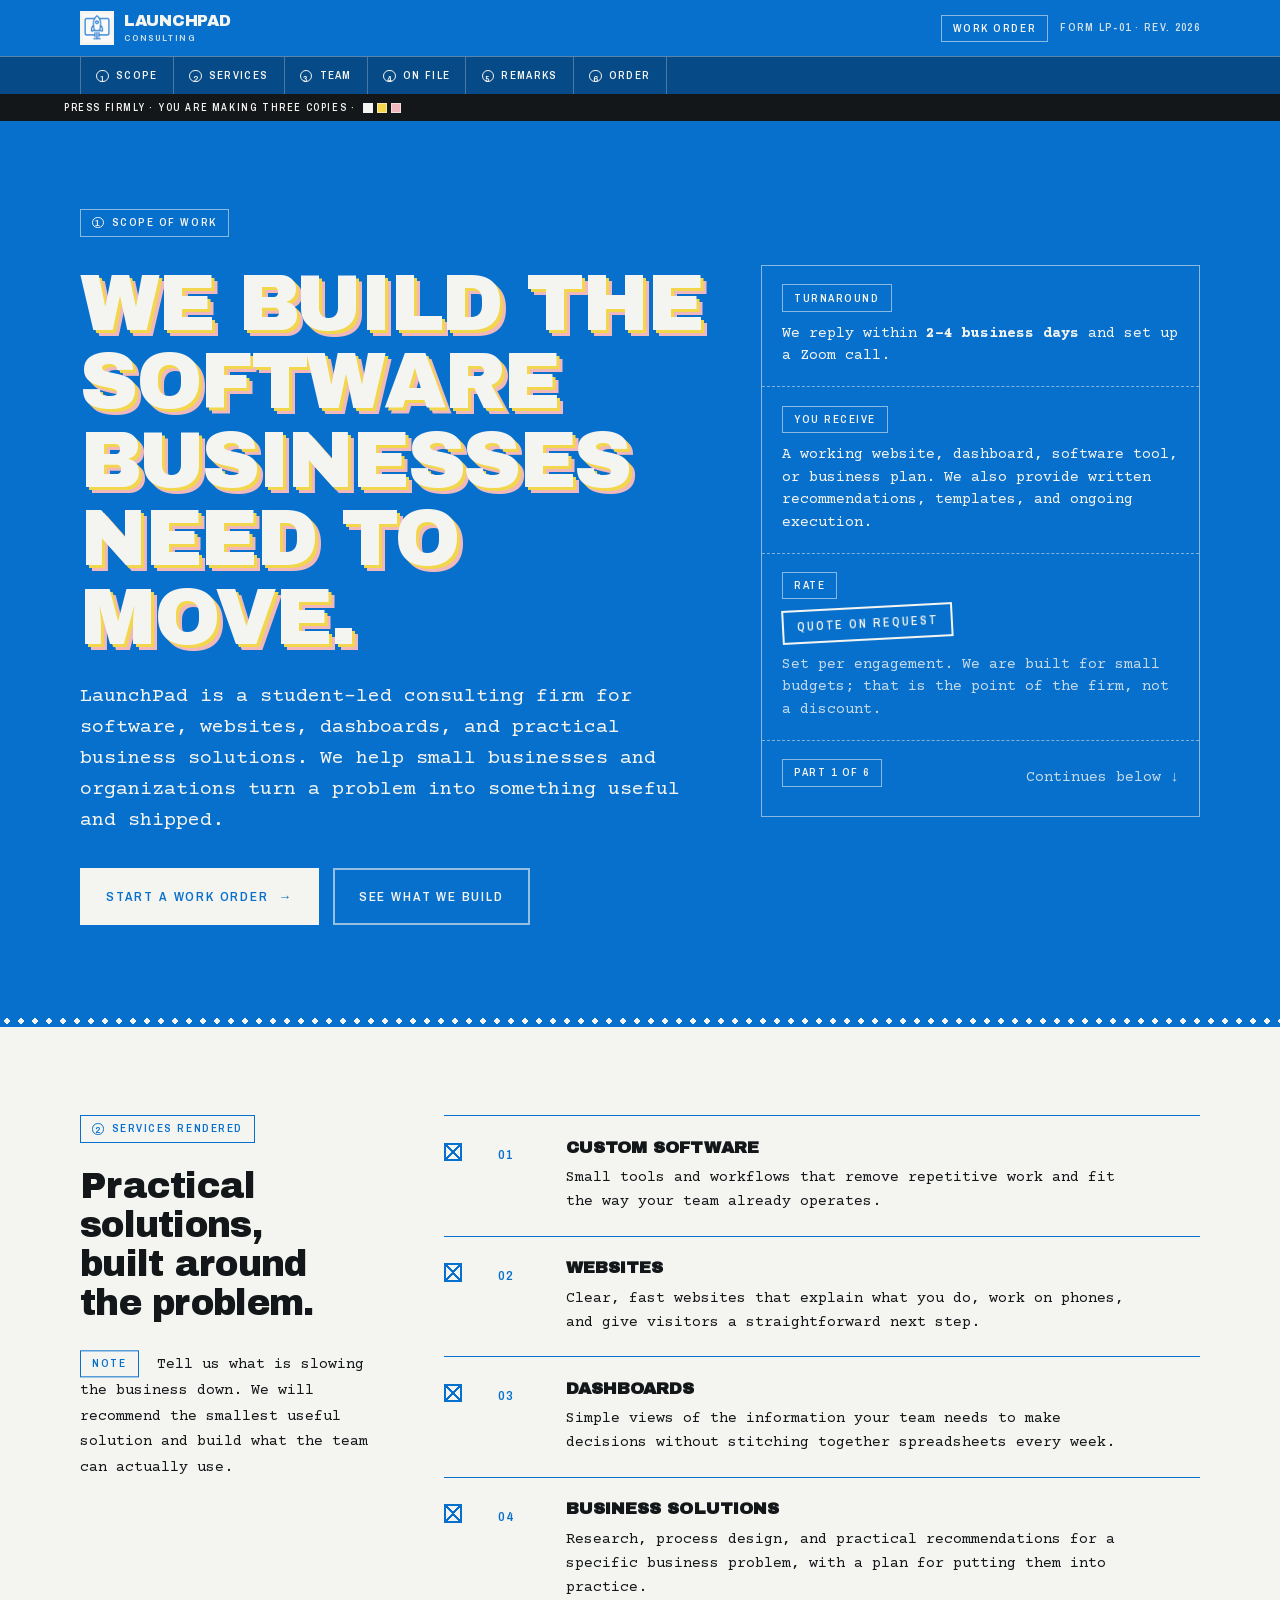
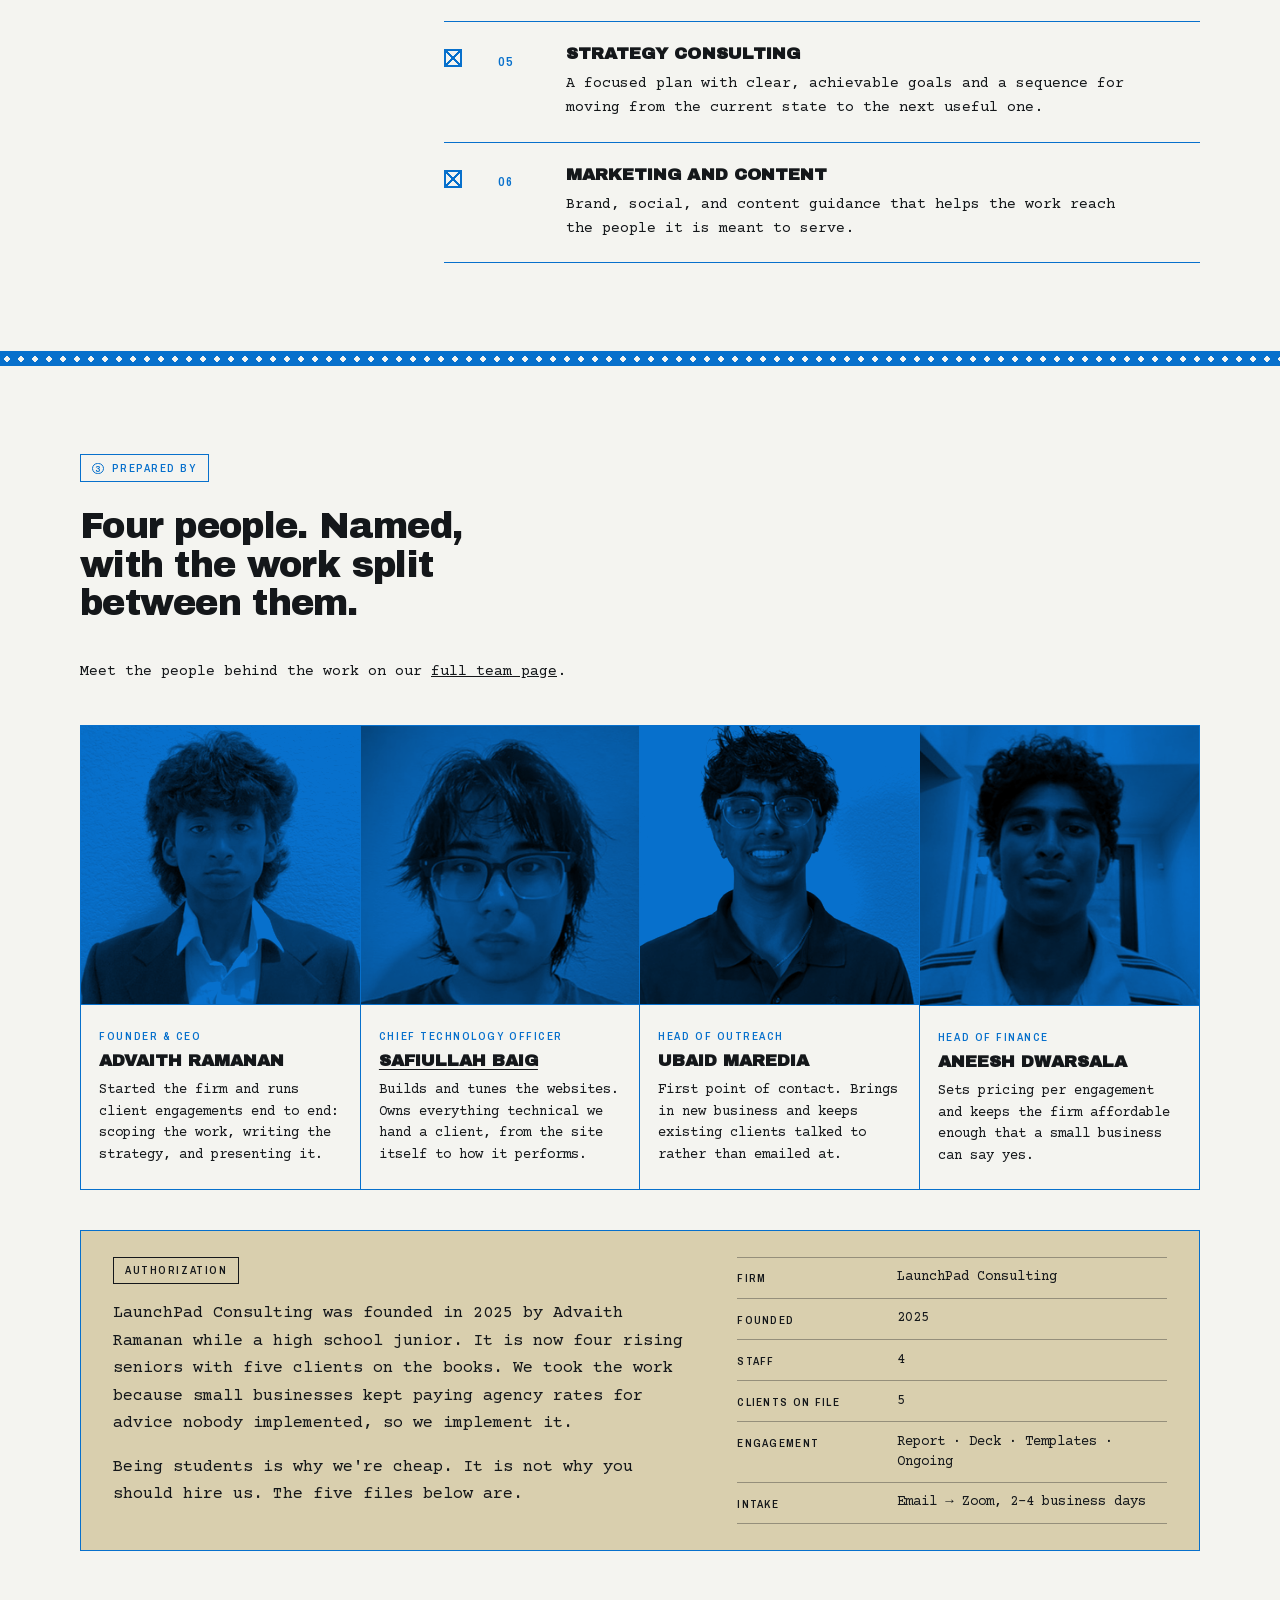
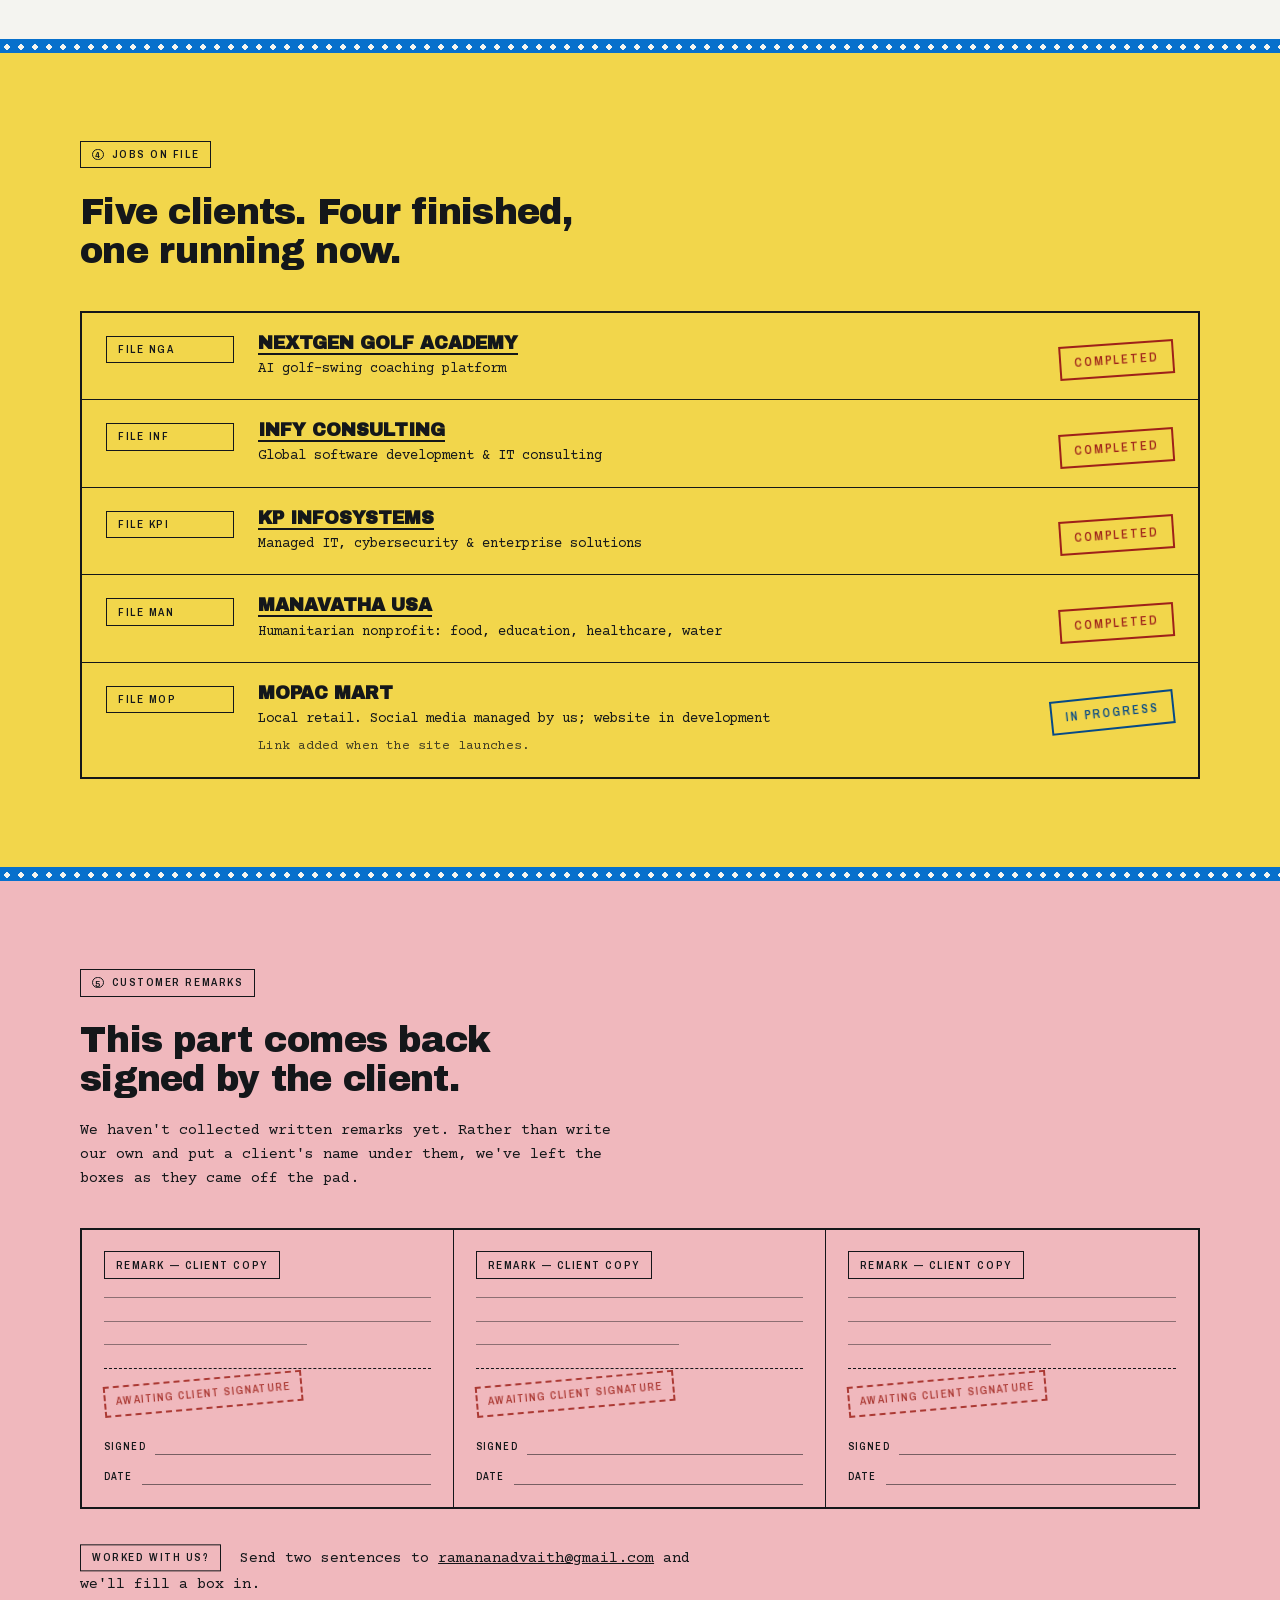
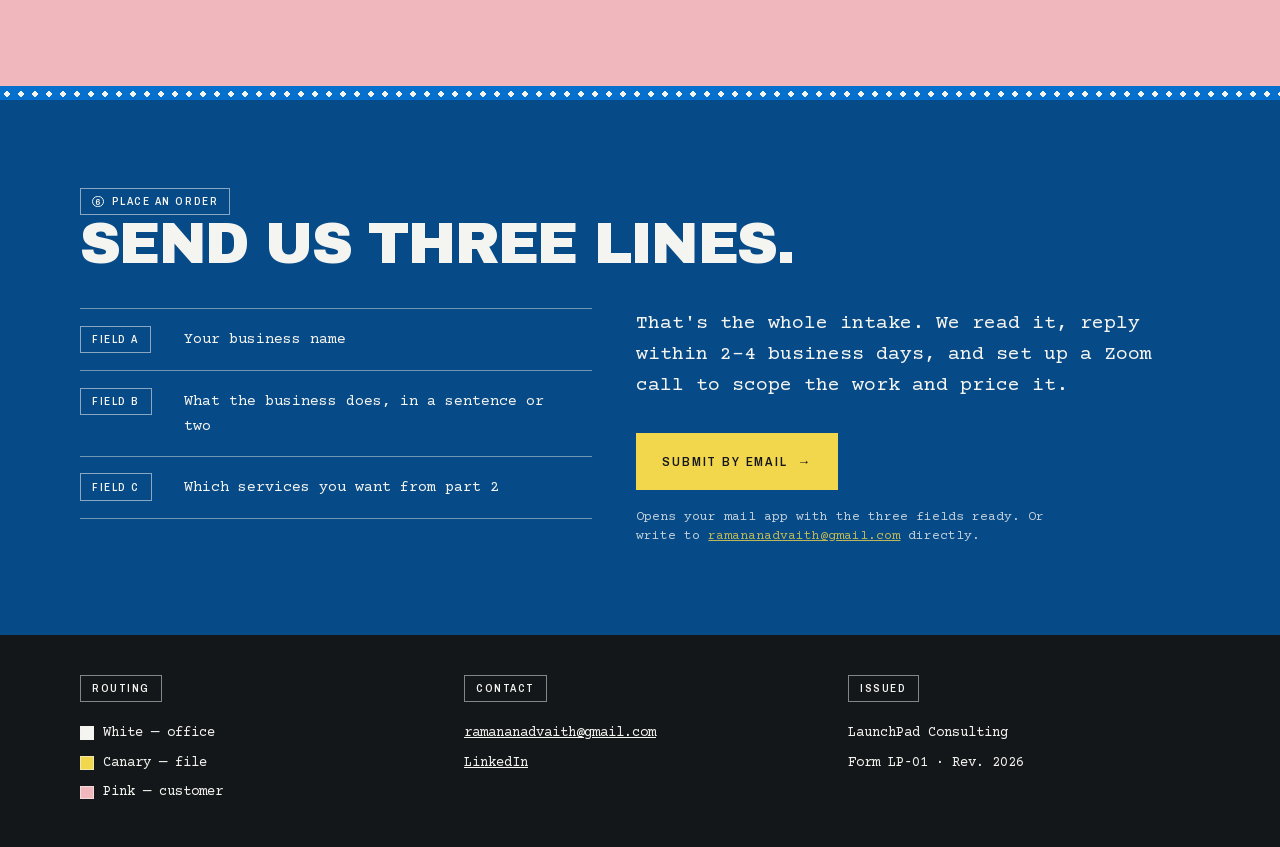
==== commit d544b67b: "Link CTO identity and strengthen organization schema" ====
--- a/index.html
+++ b/index.html
@@ -54,7 +54,22 @@
       "email": "ramananadvaith@gmail.com",
       "sameAs": [
         "https://www.linkedin.com/company/launchpad-consulting-network/"
+      ],
+      "member": [
+        {"@type": "Person", "name": "Advaith Ramanan", "jobTitle": "Founder & CEO"},
+        {"@id": "https://safiullahbaig.com/#person"},
+        {"@type": "Person", "name": "Ubaid Maredia", "jobTitle": "Head of Outreach"},
+        {"@type": "Person", "name": "Aneesh Dwarsala", "jobTitle": "Head of Finance"}
       ]
+    },
+    {
+      "@type": "Person",
+      "@id": "https://safiullahbaig.com/#person",
+      "name": "Safiullah Baig",
+      "url": "https://safiullahbaig.com/",
+      "jobTitle": "Chief Technology Officer",
+      "worksFor": {"@id": "https://launchpadconsulting.xyz/#organization"},
+      "sameAs": ["https://github.com/bagel786"]
     },
     {
       "@type": "WebSite",
@@ -257,7 +272,7 @@
         </div>
         <div class="crew__plate">
           <span class="plate">Chief Technology Officer</span>
-          <h3>Safiullah Baig</h3>
+          <h3><a href="https://safiullahbaig.com/" rel="me">Safiullah Baig</a></h3>
           <p>Builds and tunes the websites. Owns everything technical we hand a
              client, from the site itself to how it performs.</p>
         </div>
--- a/styles.css
+++ b/styles.css
@@ -278,6 +278,8 @@
 .crew__plate{padding:1.1rem 1.15rem 1.35rem;flex:1}
 .crew__plate .plate{border:0;padding:0;background:transparent;margin-bottom:.55rem}
 .crew__plate h3{font-family:var(--display);font-size:1.0625rem;text-transform:uppercase;line-height:1.15}
+.crew__plate h3 a{text-decoration-thickness:1px;text-underline-offset:.18em}
+.crew__plate h3 a:hover,.crew__plate h3 a:focus-visible{color:var(--ink-blue-deep)}
 .crew__plate p{margin-top:.6rem;font-size:.875rem;line-height:1.55}
 
 .about{
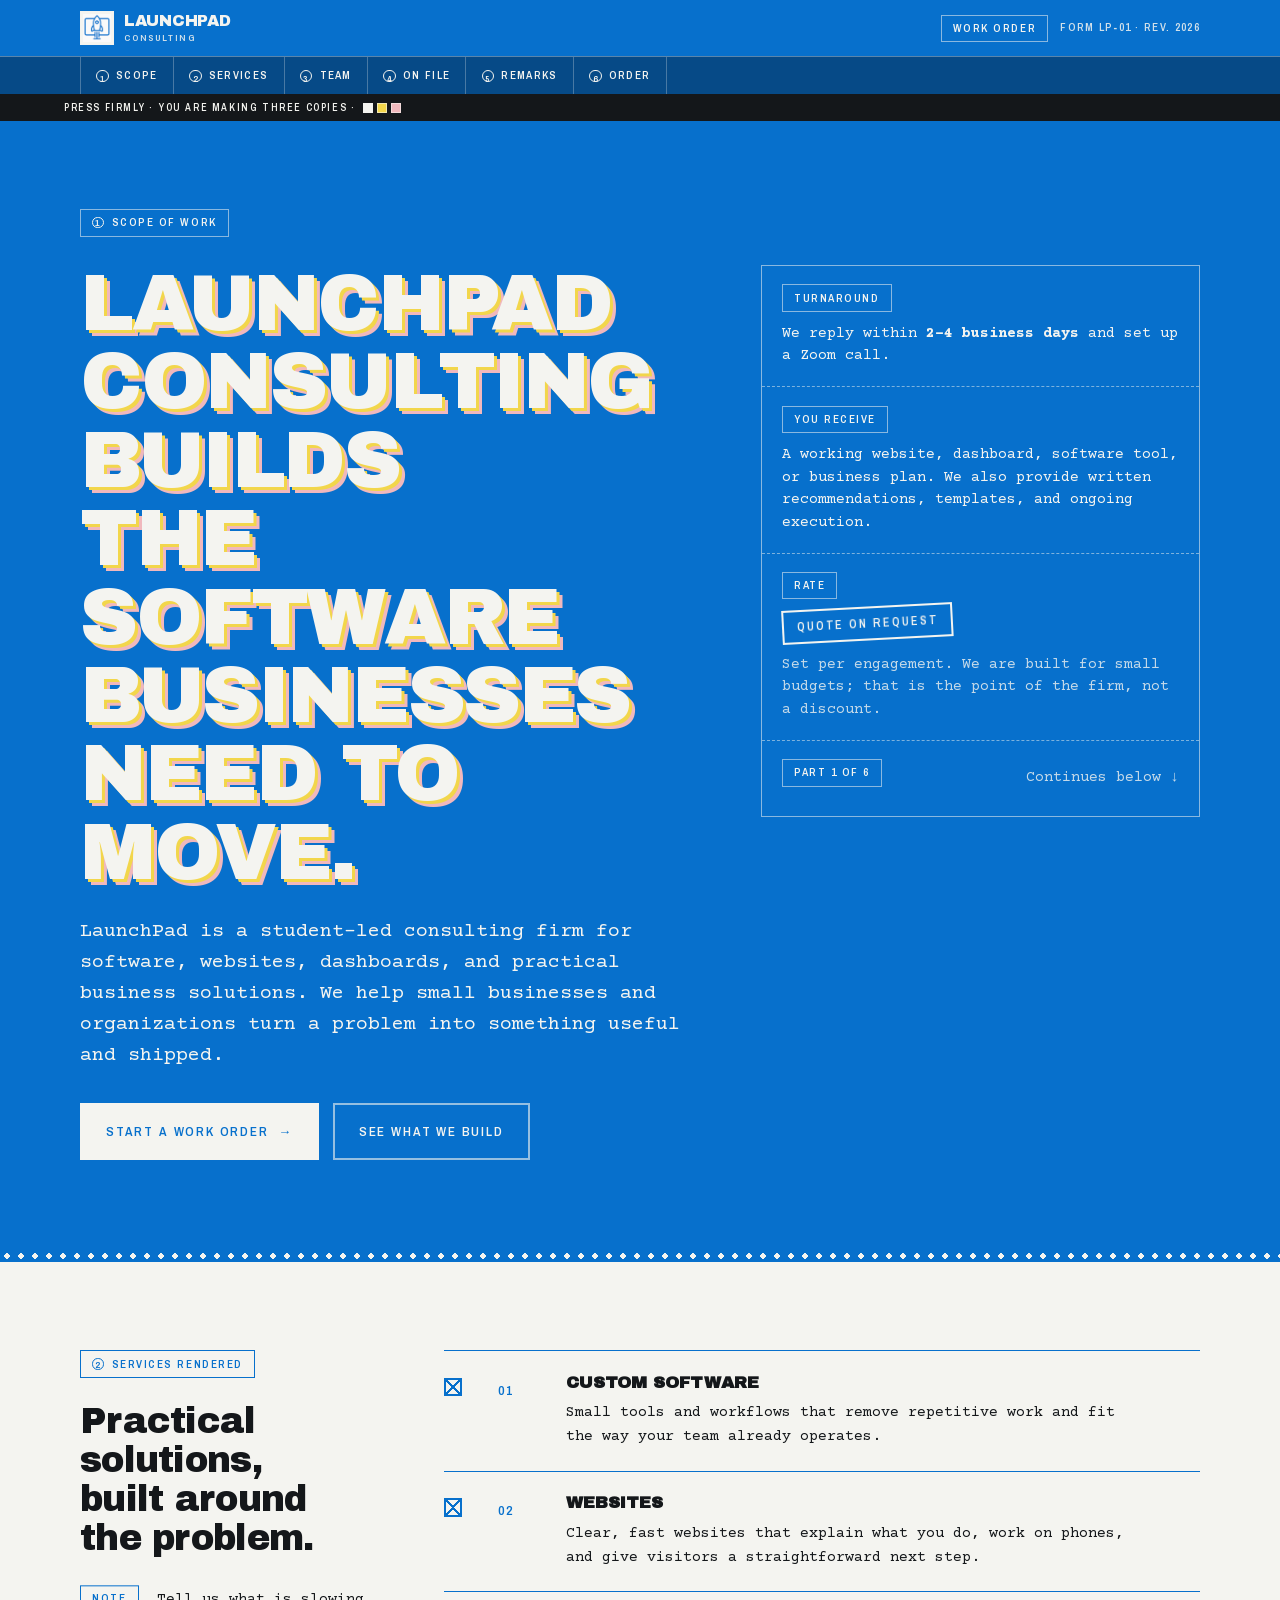
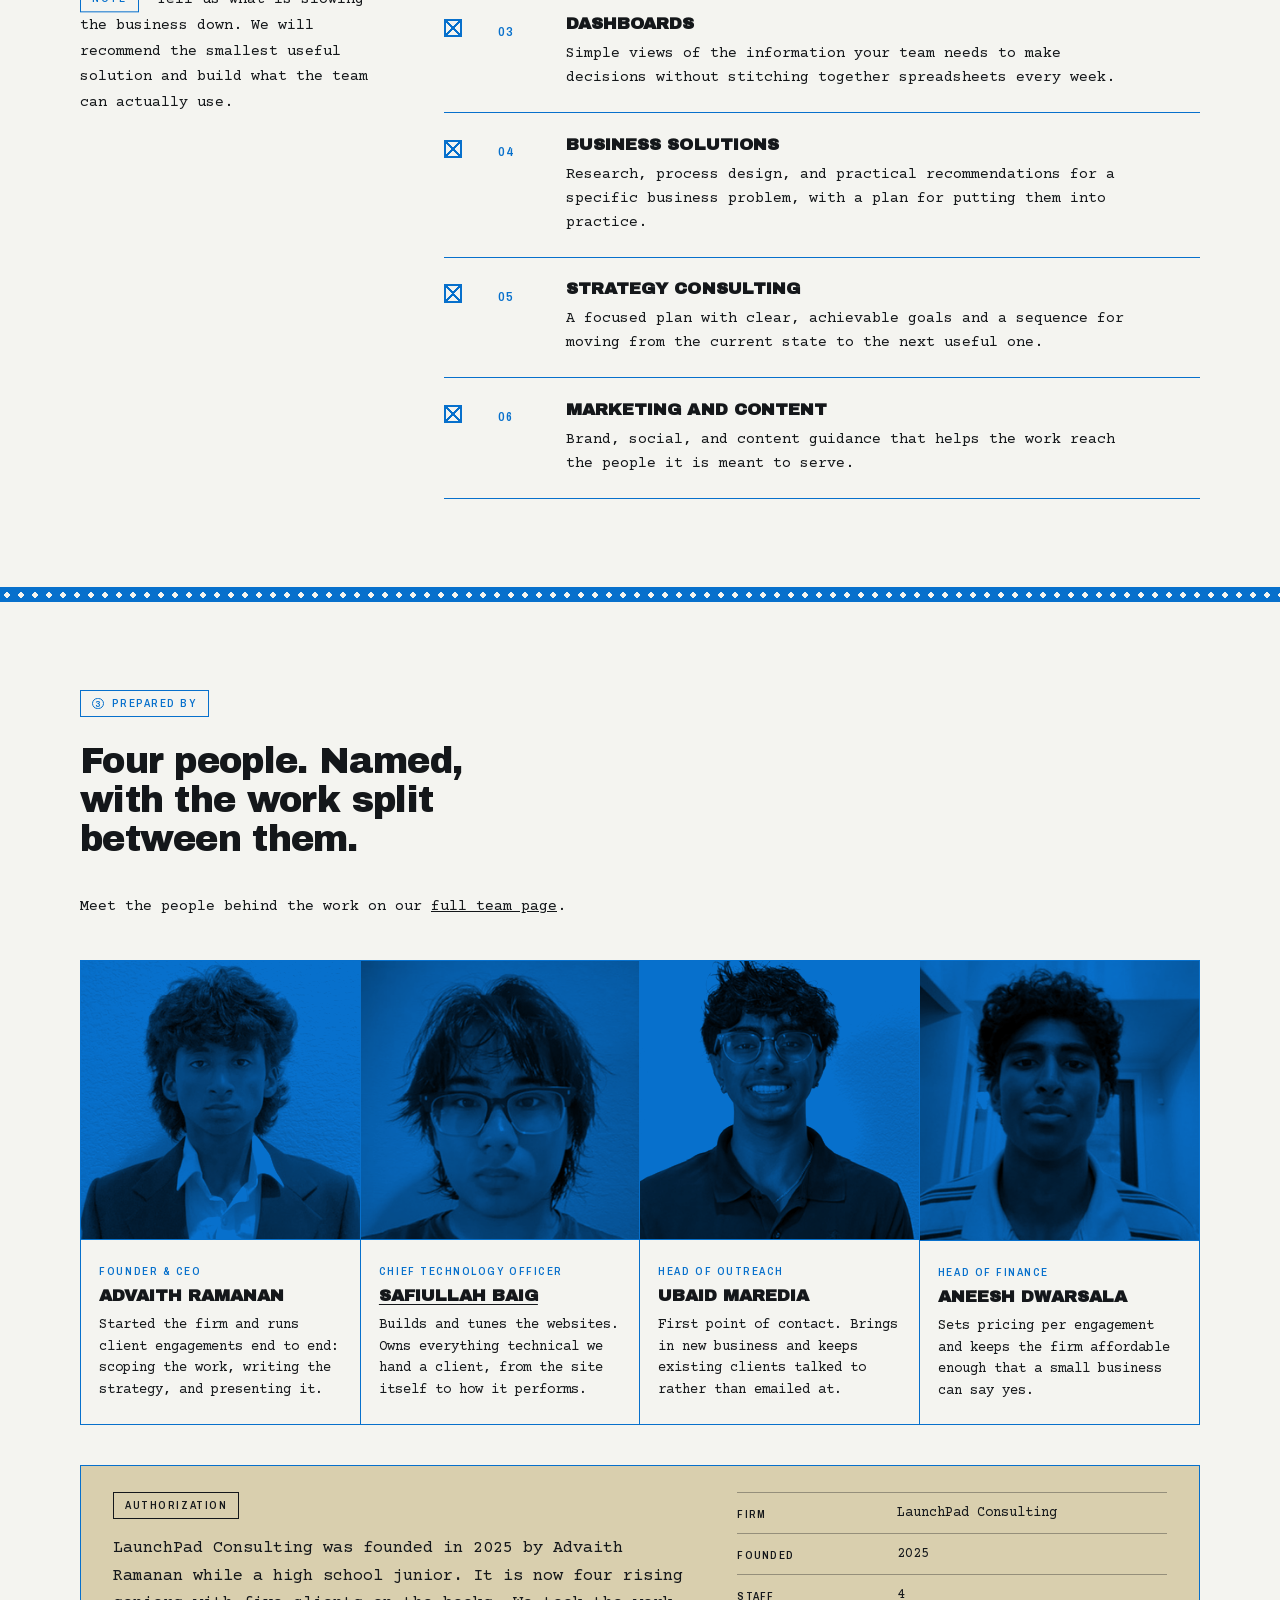
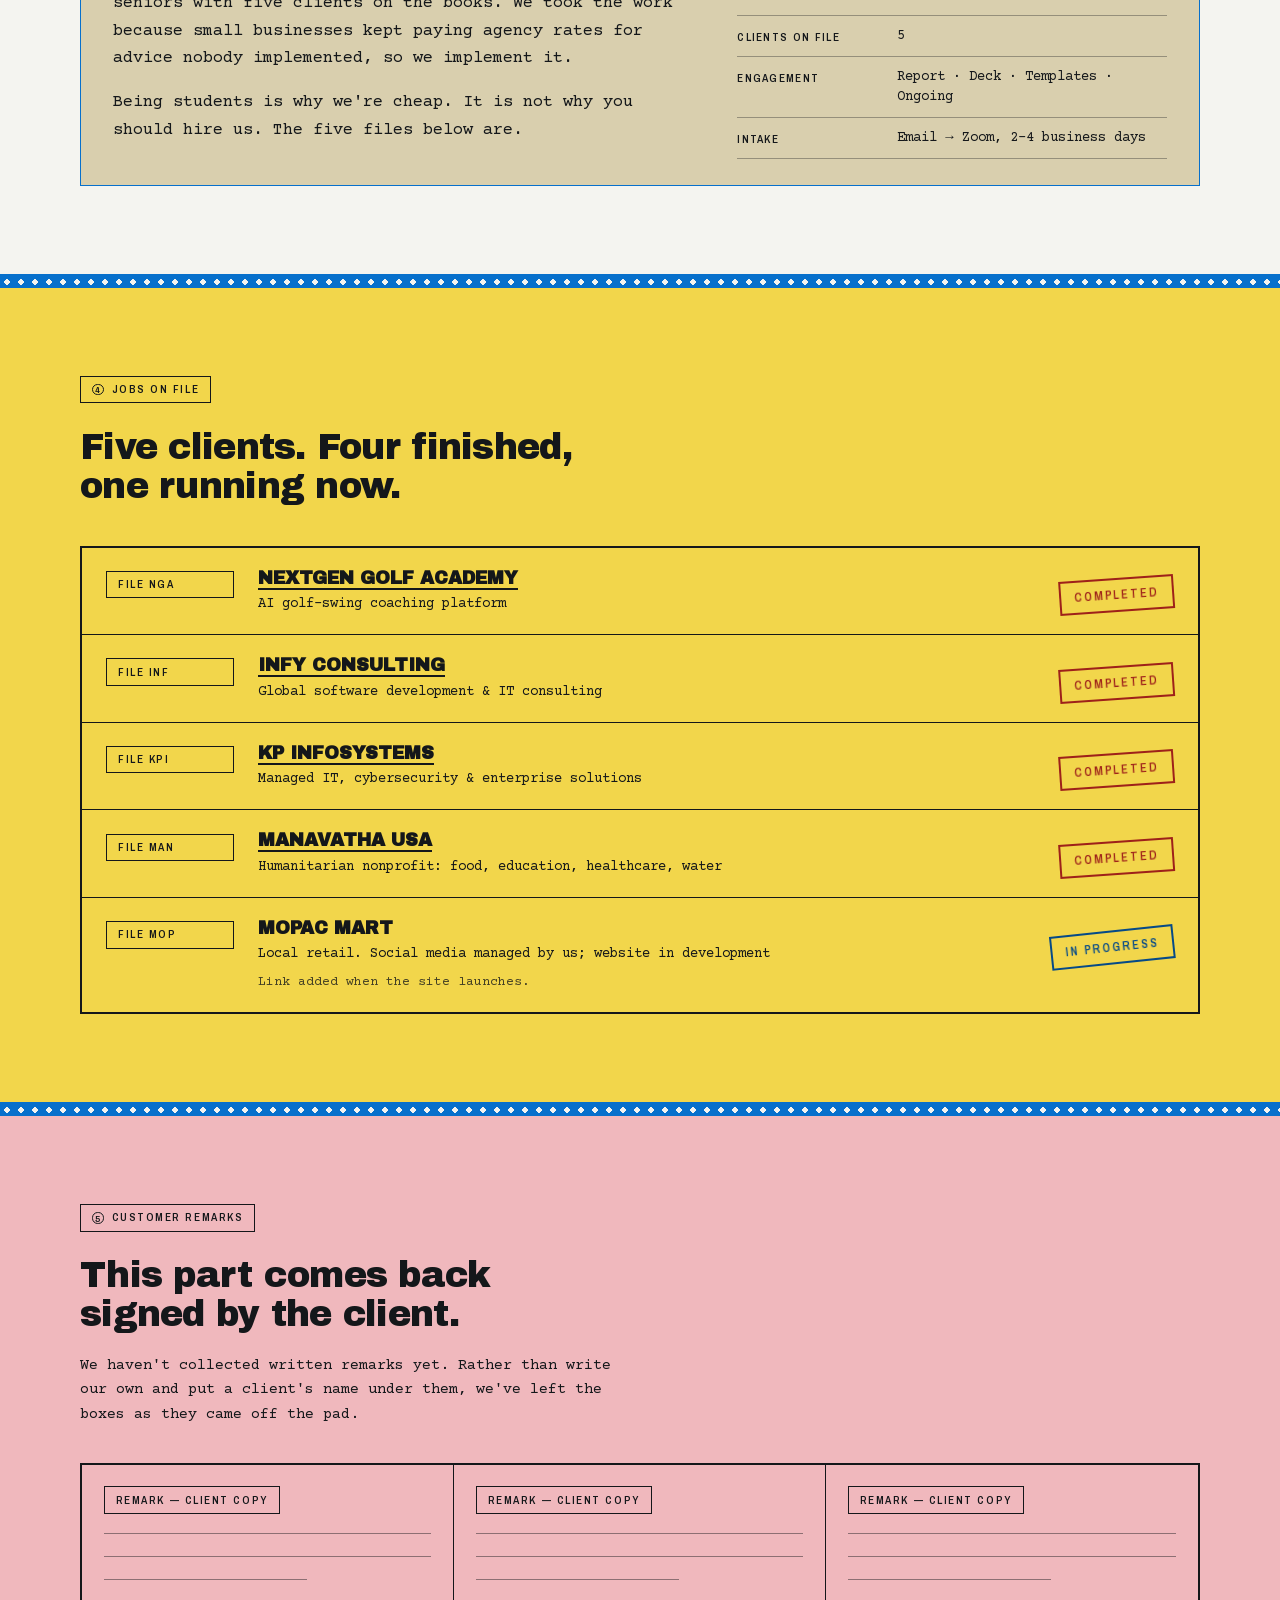
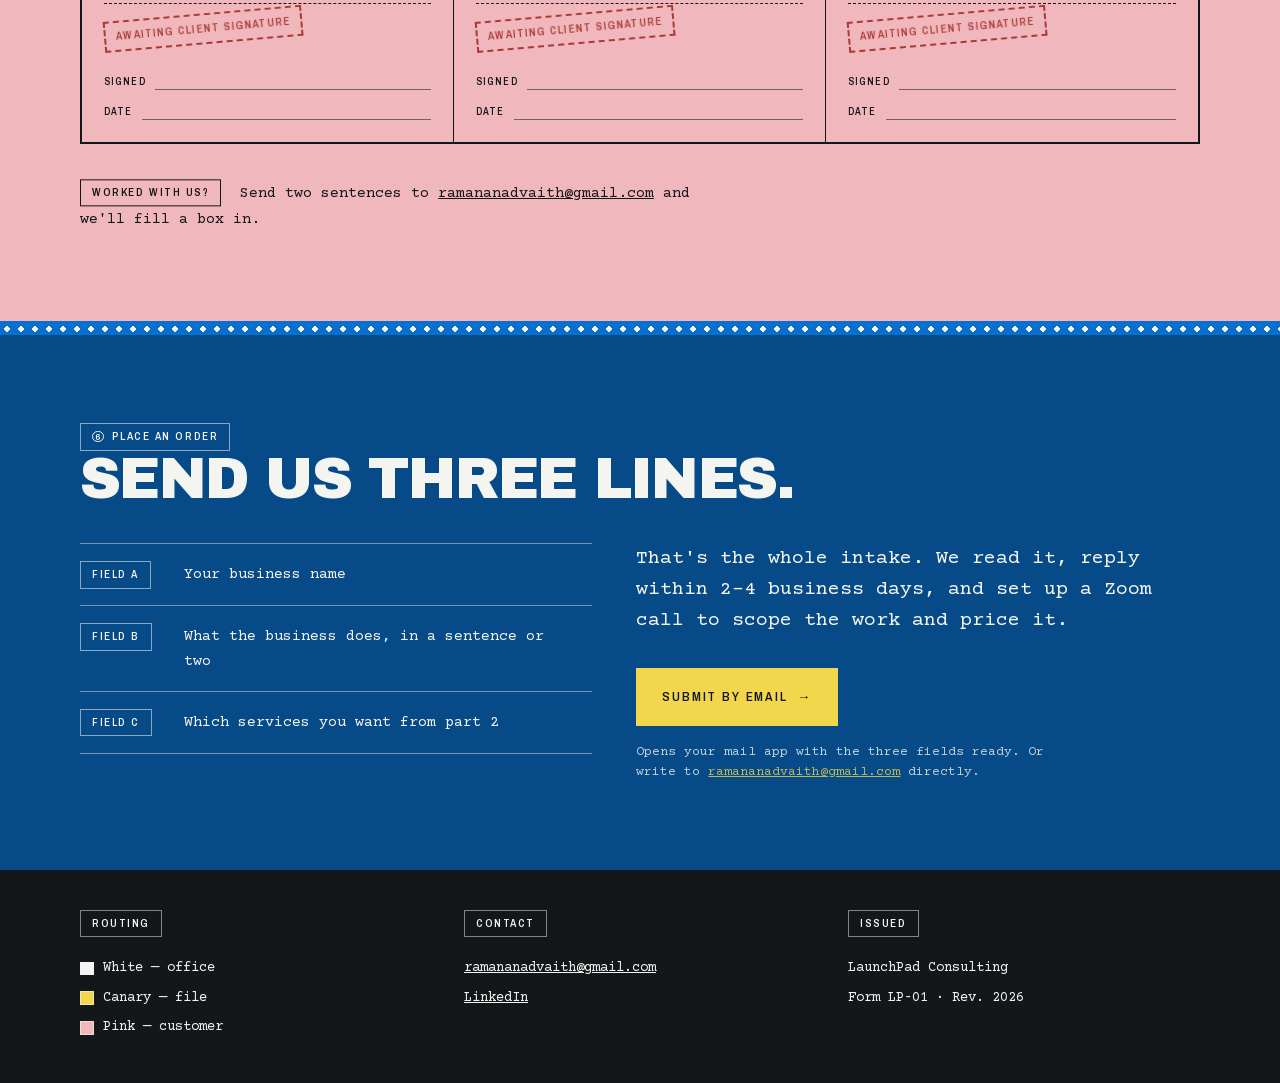
==== commit 799ddd2b: "Clarify branded page headings" ====
--- a/index.html
+++ b/index.html
@@ -129,7 +129,7 @@
     <div class="scope">
       <div class="scope__main">
         <h1 id="scope-h" class="display display--carbon">
-          We build the<br>software businesses<br>need to move.
+          LaunchPad Consulting builds<br>the software businesses<br>need to move.
         </h1>
         <p class="lede">
           LaunchPad is a student-led consulting firm for software, websites, dashboards,
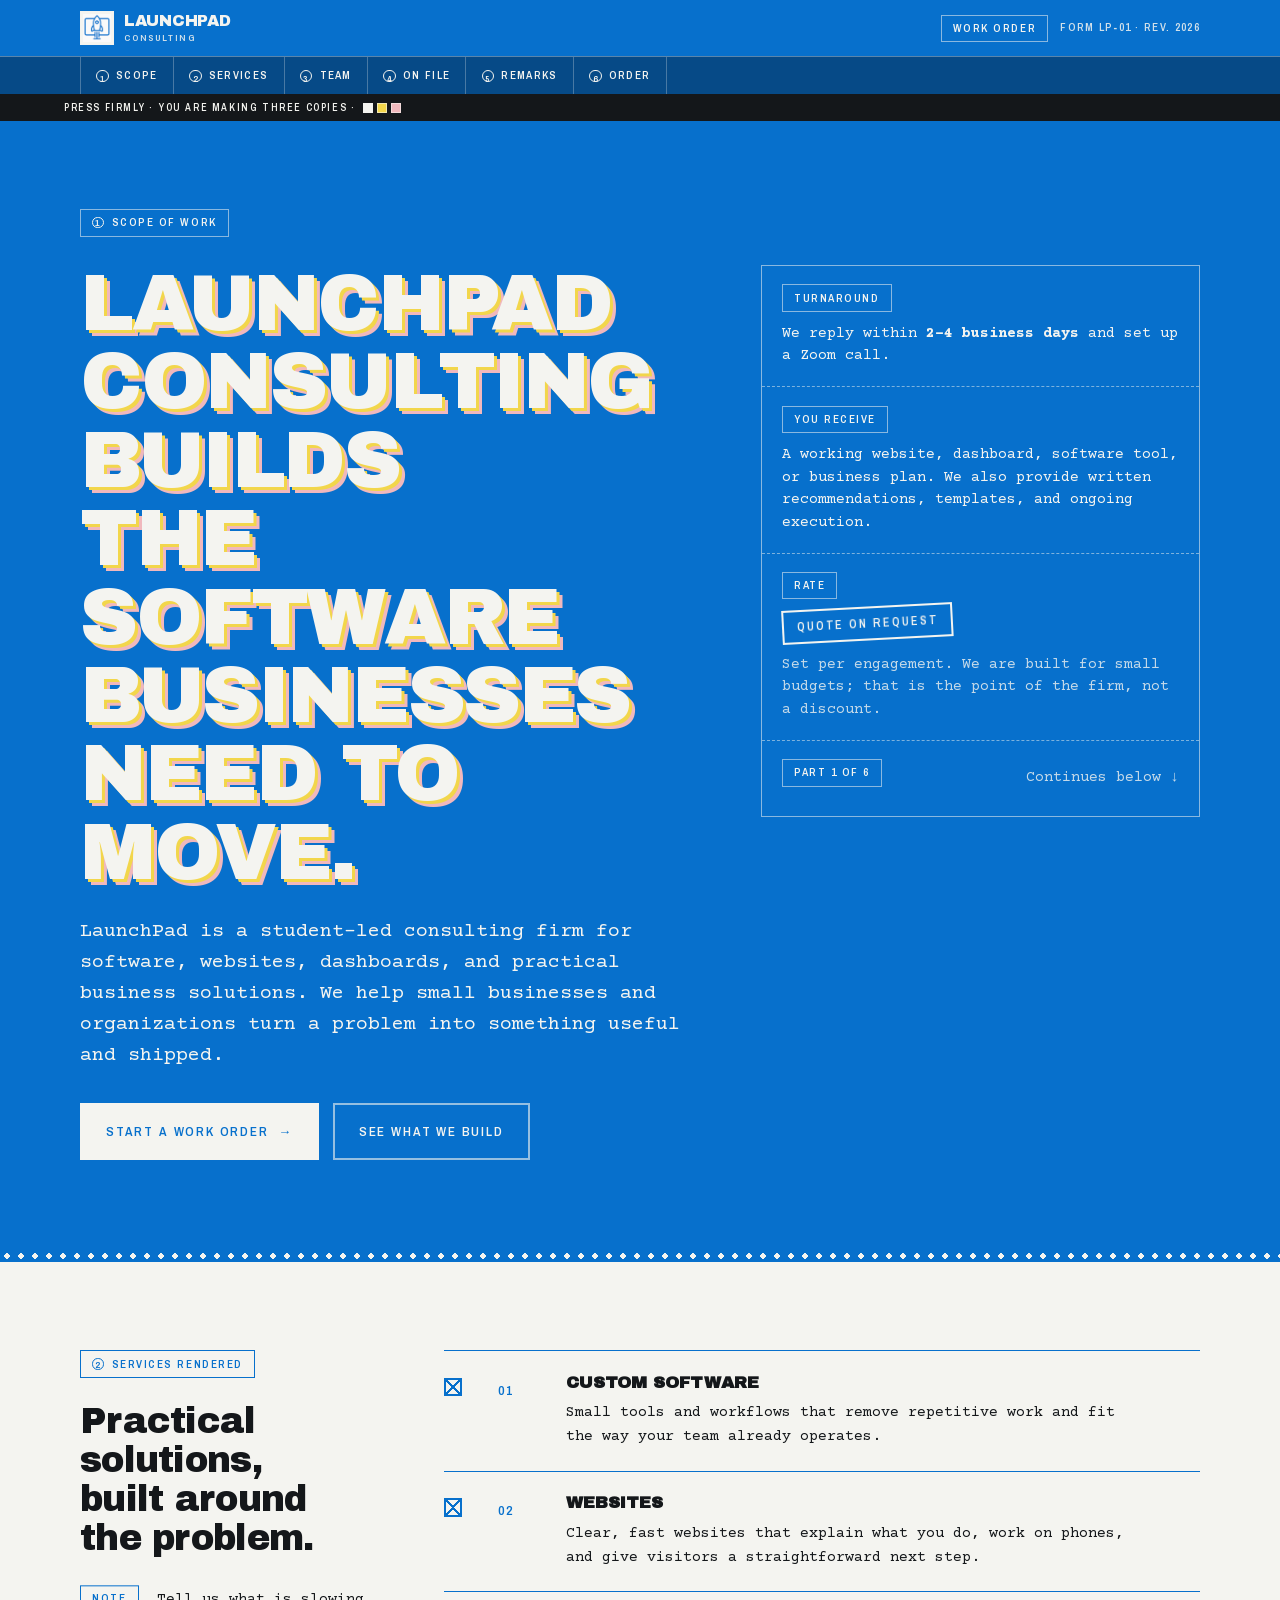
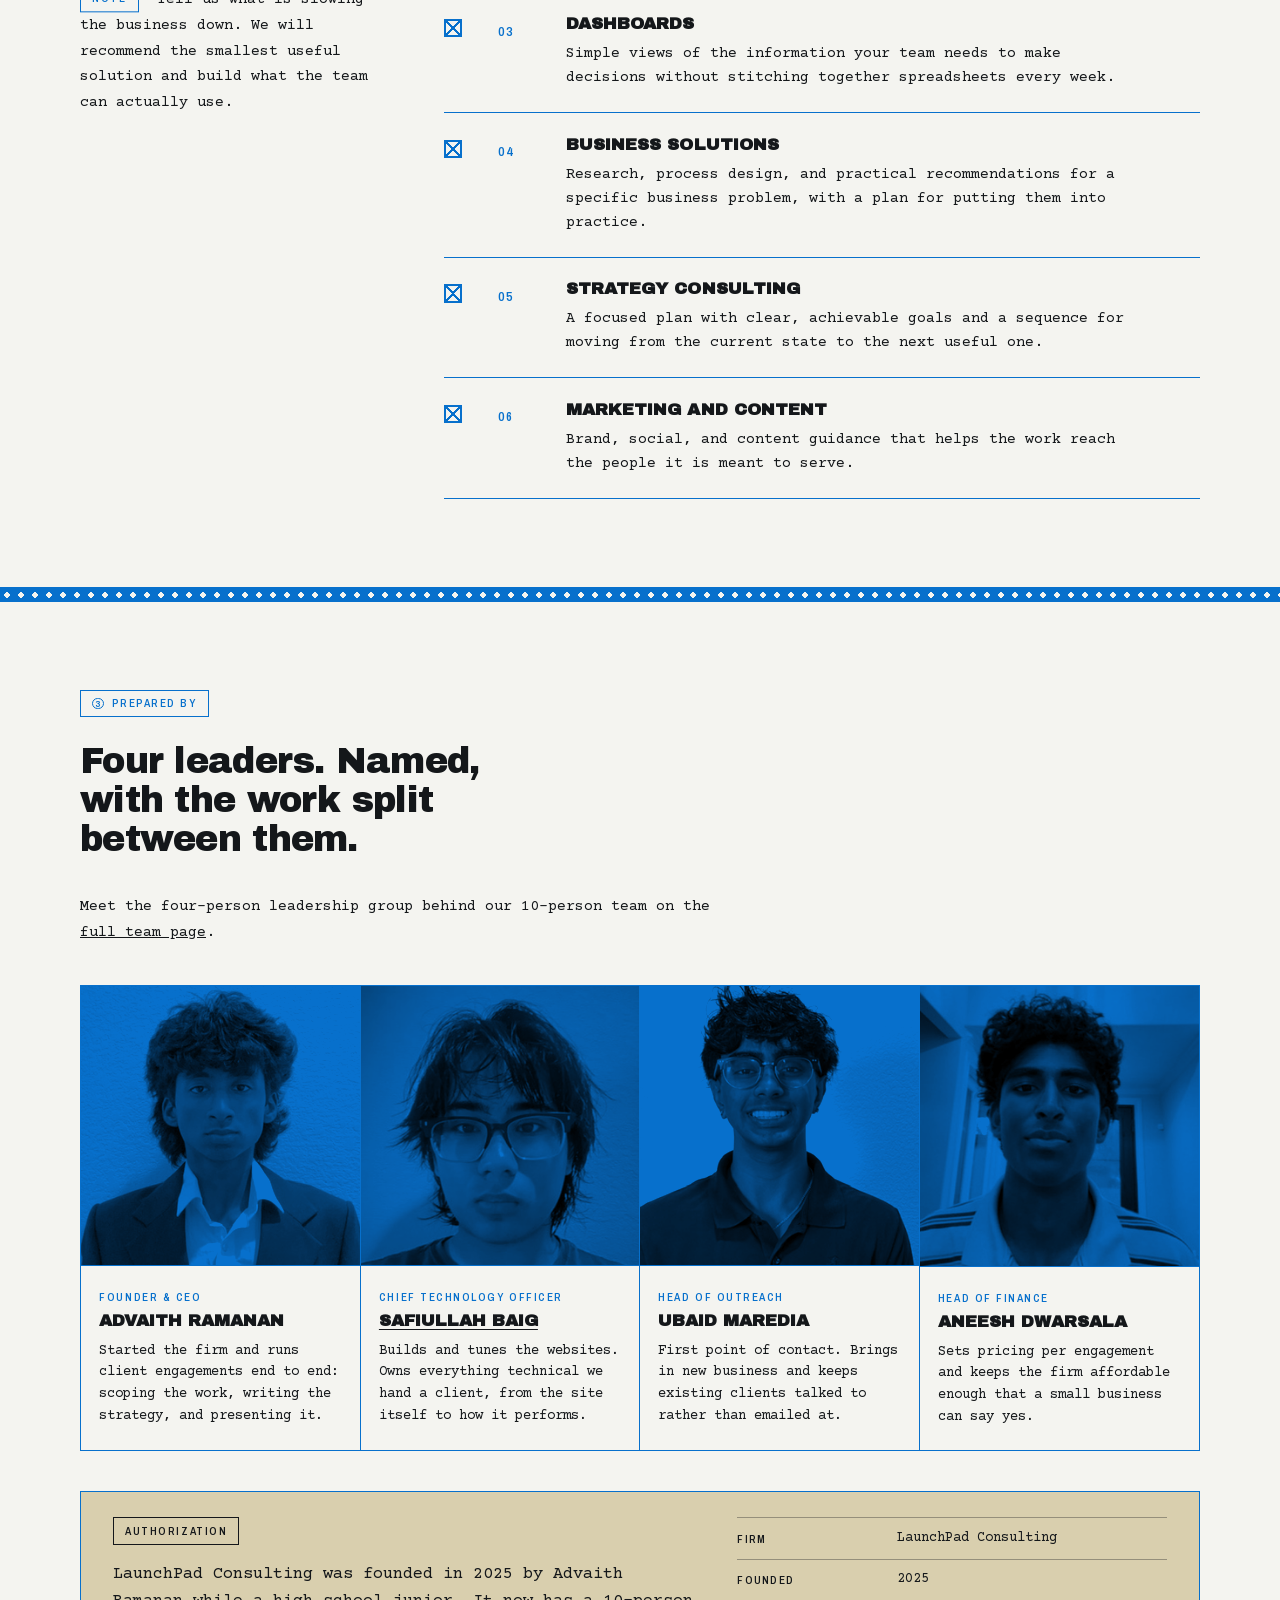
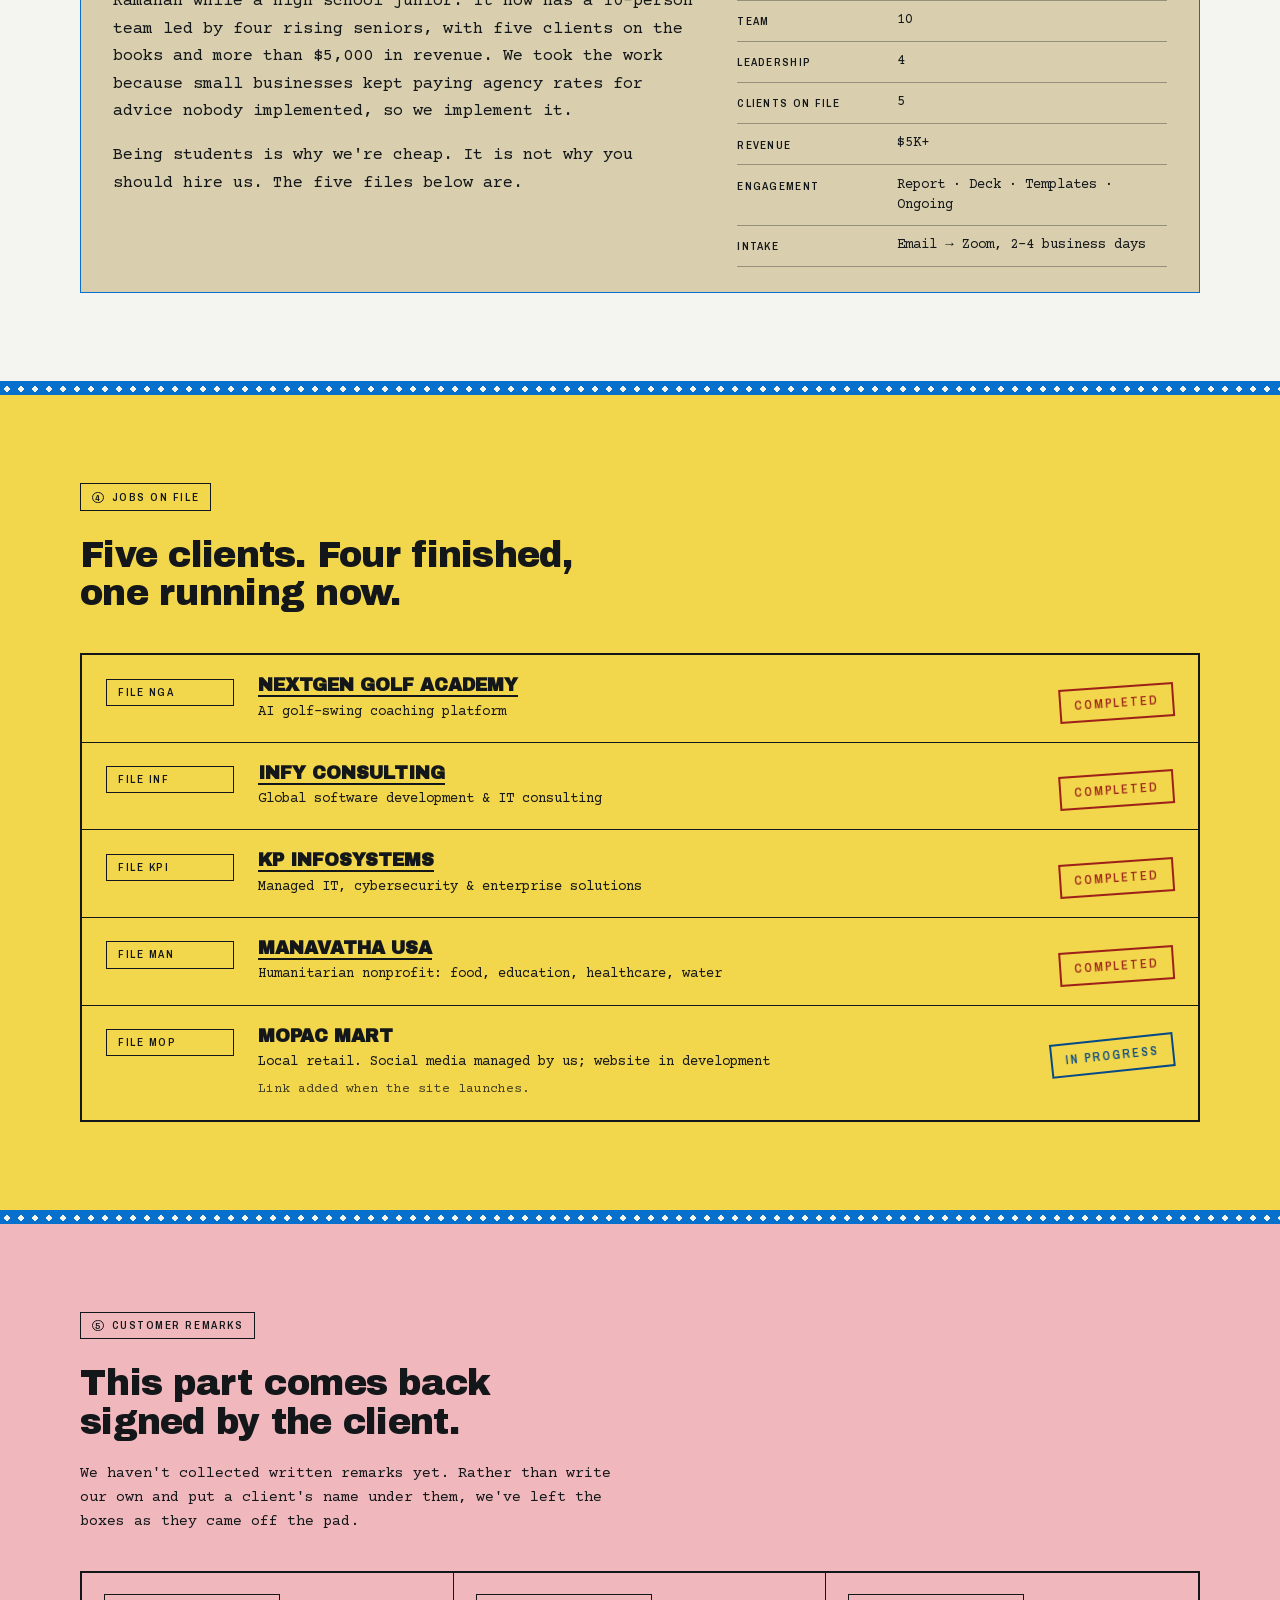
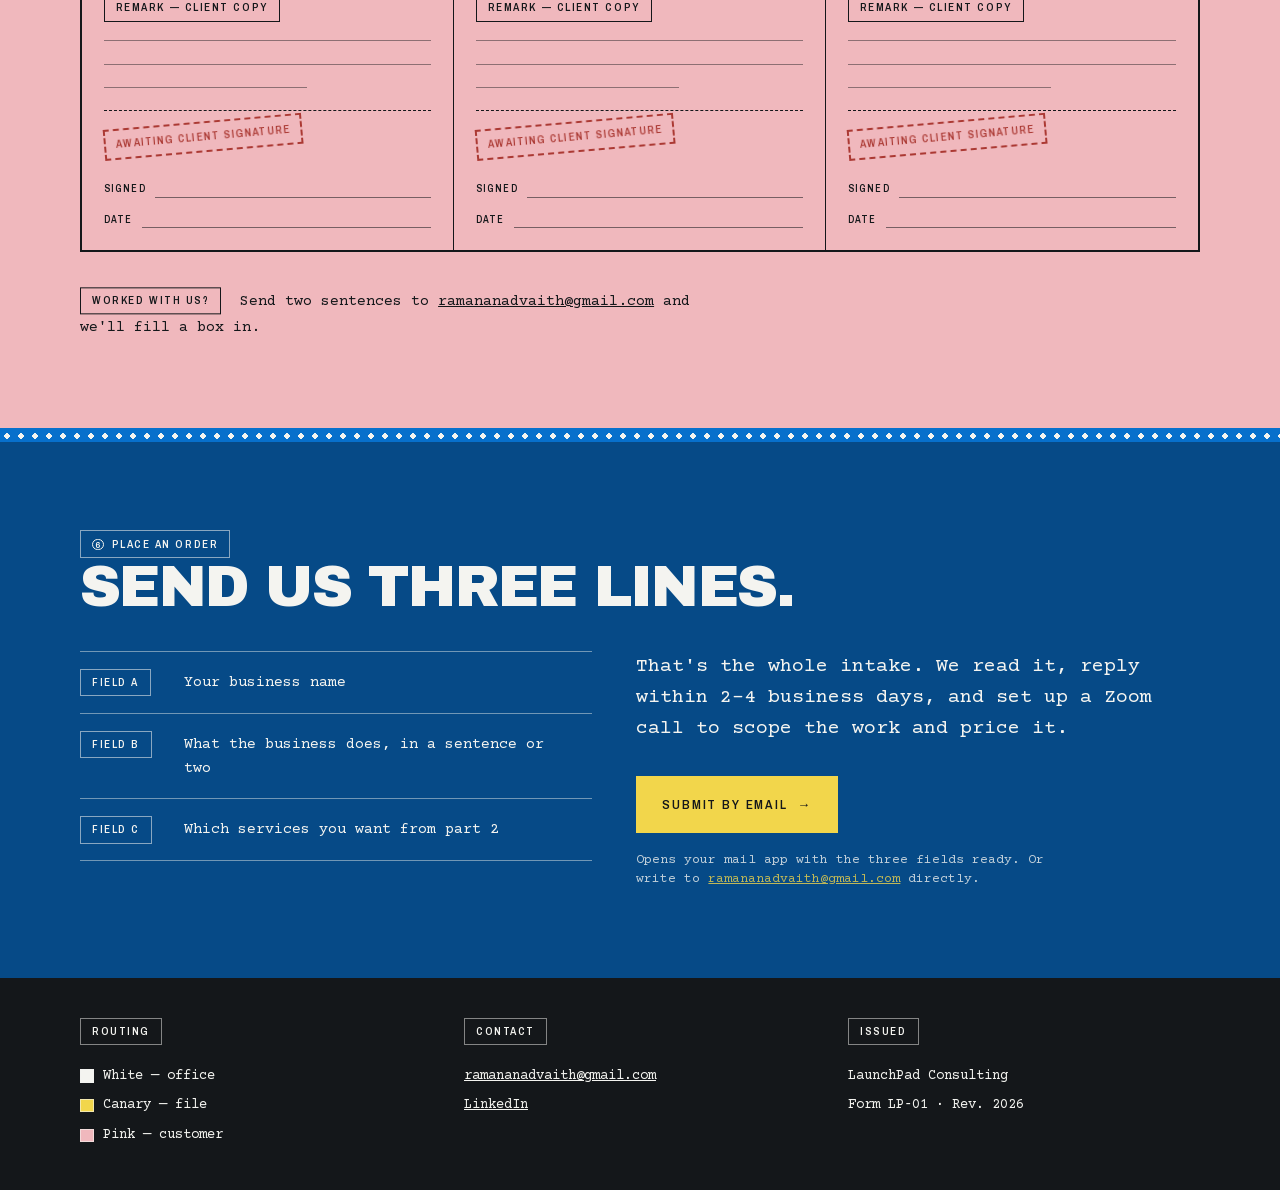
==== commit a0196540: "Clarify LaunchPad team and revenue figures" ====
--- a/index.html
+++ b/index.html
@@ -50,6 +50,7 @@
       "name": "LaunchPad Consulting",
       "url": "https://launchpadconsulting.xyz/",
       "logo": "https://launchpadconsulting.xyz/assets/logo.png",
+      "numberOfEmployees": {"@type": "QuantitativeValue", "value": 10},
       "description": "Student-led consulting for software, websites, dashboards, and practical business solutions.",
       "email": "ramananadvaith@gmail.com",
       "sameAs": [
@@ -251,8 +252,8 @@
 <section class="part part--bond part--rule" id="team" aria-labelledby="team-h">
   <div class="wrap">
     <p class="plate"><i aria-hidden="true">3</i> Prepared by</p>
-    <h2 id="team-h" class="heading">Four people. Named, with the work split between them.</h2>
-    <p class="note">Meet the people behind the work on our <a href="team/">full team page</a>.</p>
+    <h2 id="team-h" class="heading">Four leaders. Named, with the work split between them.</h2>
+    <p class="note">Meet the four-person leadership group behind our 10-person team on the <a href="team/">full team page</a>.</p>
 
     <ul class="crew">
       <li class="crew__member">
@@ -306,7 +307,8 @@
         <span class="plate">Authorization</span>
         <p>
           LaunchPad Consulting was founded in 2025 by Advaith Ramanan while a high school
-          junior. It is now four rising seniors with five clients on the books. We took the
+          junior. It now has a 10-person team led by four rising seniors, with five clients
+          on the books and more than $5,000 in revenue. We took the
           work because small businesses kept paying agency rates for advice nobody
           implemented, so we implement it.
         </p>
@@ -318,8 +320,10 @@
       <dl class="spec">
         <div><dt>Firm</dt><dd>LaunchPad Consulting</dd></div>
         <div><dt>Founded</dt><dd>2025</dd></div>
-        <div><dt>Staff</dt><dd>4</dd></div>
+        <div><dt>Team</dt><dd>10</dd></div>
+        <div><dt>Leadership</dt><dd>4</dd></div>
         <div><dt>Clients on file</dt><dd>5</dd></div>
+        <div><dt>Revenue</dt><dd>$5K+</dd></div>
         <div><dt>Engagement</dt><dd>Report · Deck · Templates · Ongoing</dd></div>
         <div><dt>Intake</dt><dd>Email → Zoom, 2–4 business days</dd></div>
       </dl>
